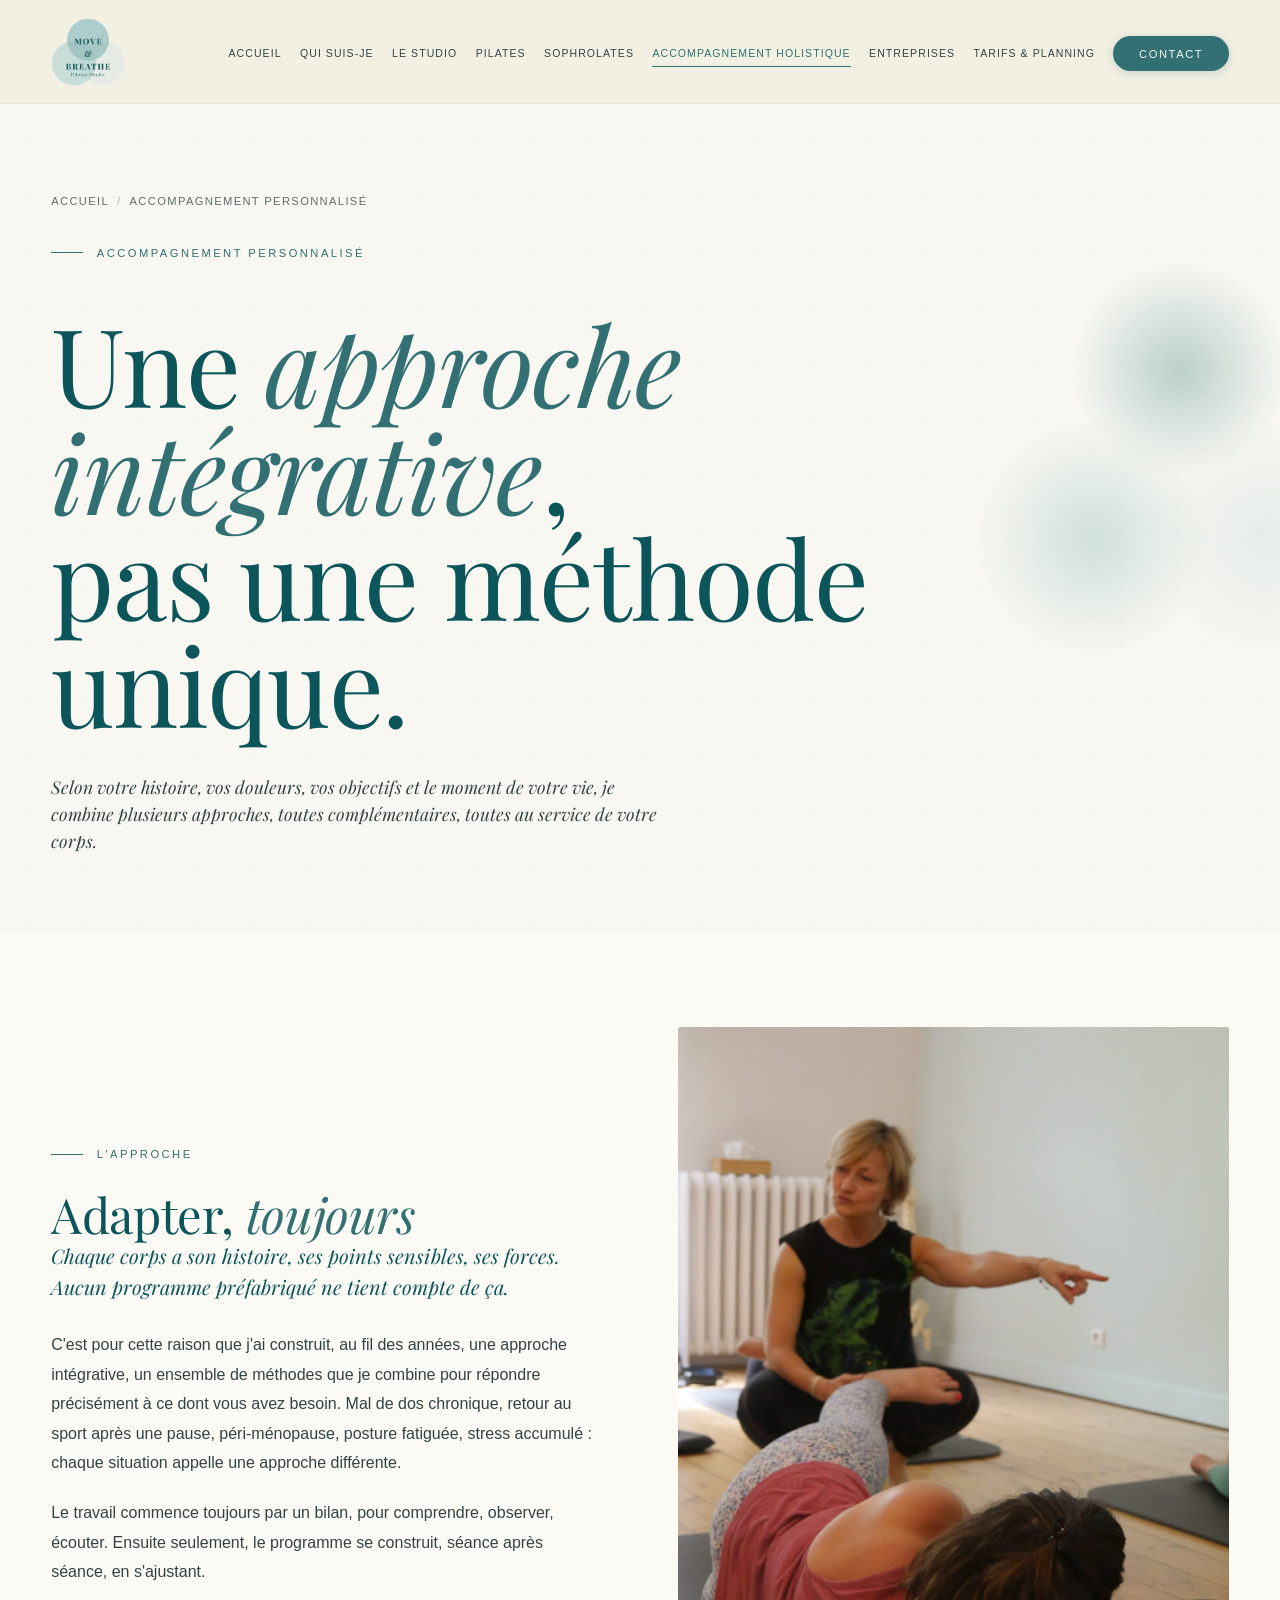
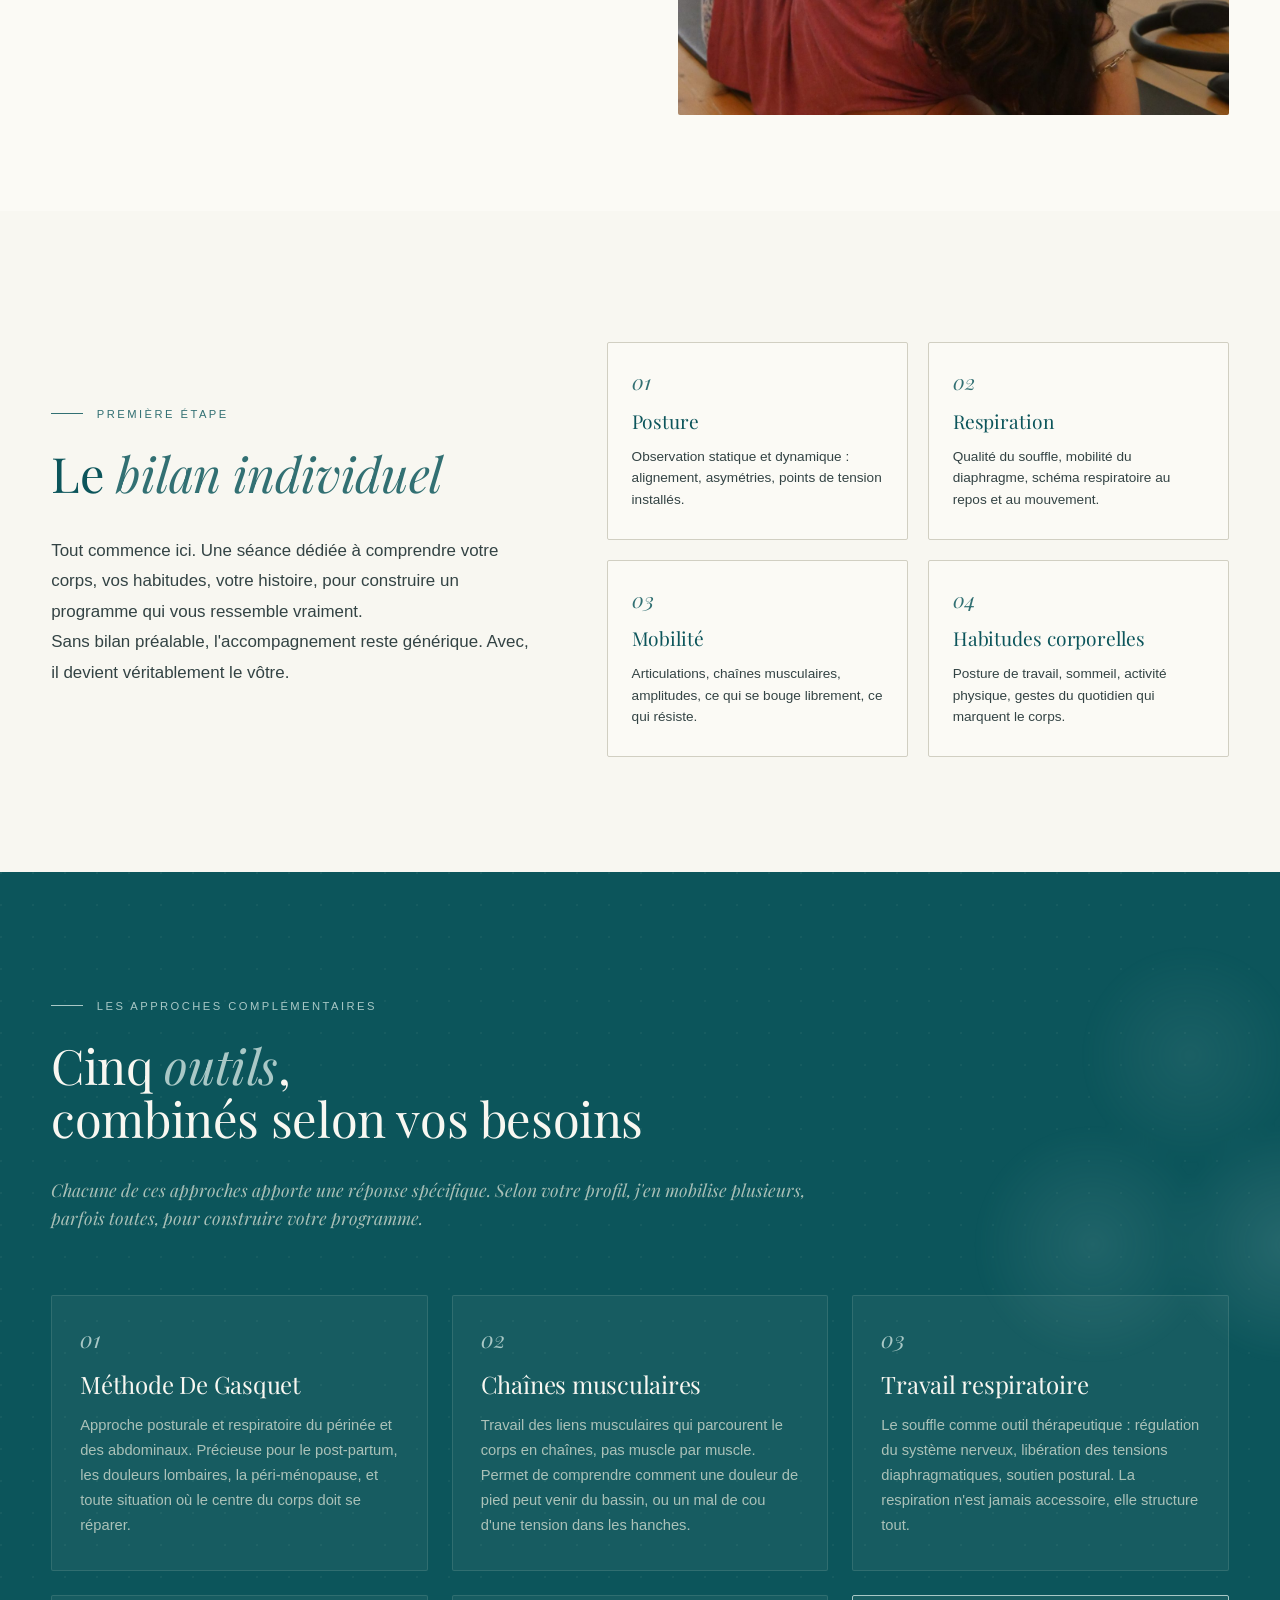
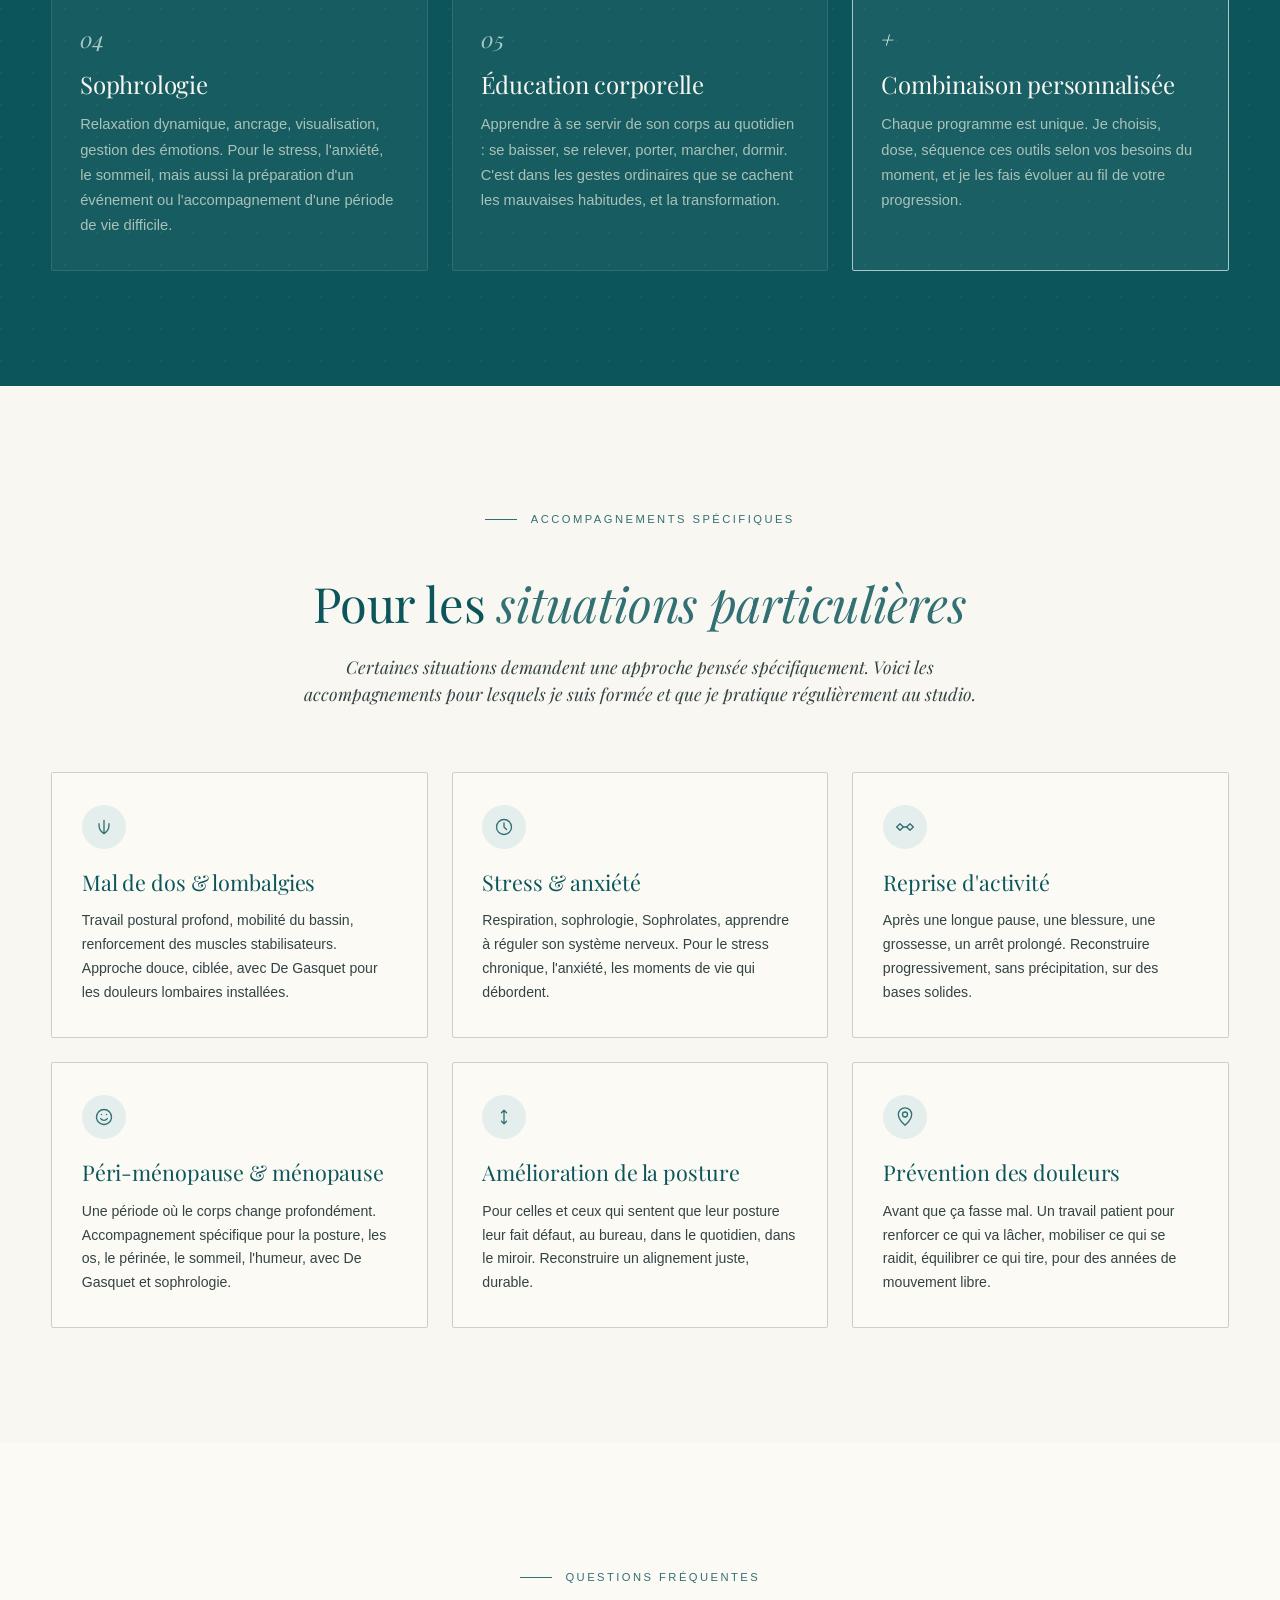
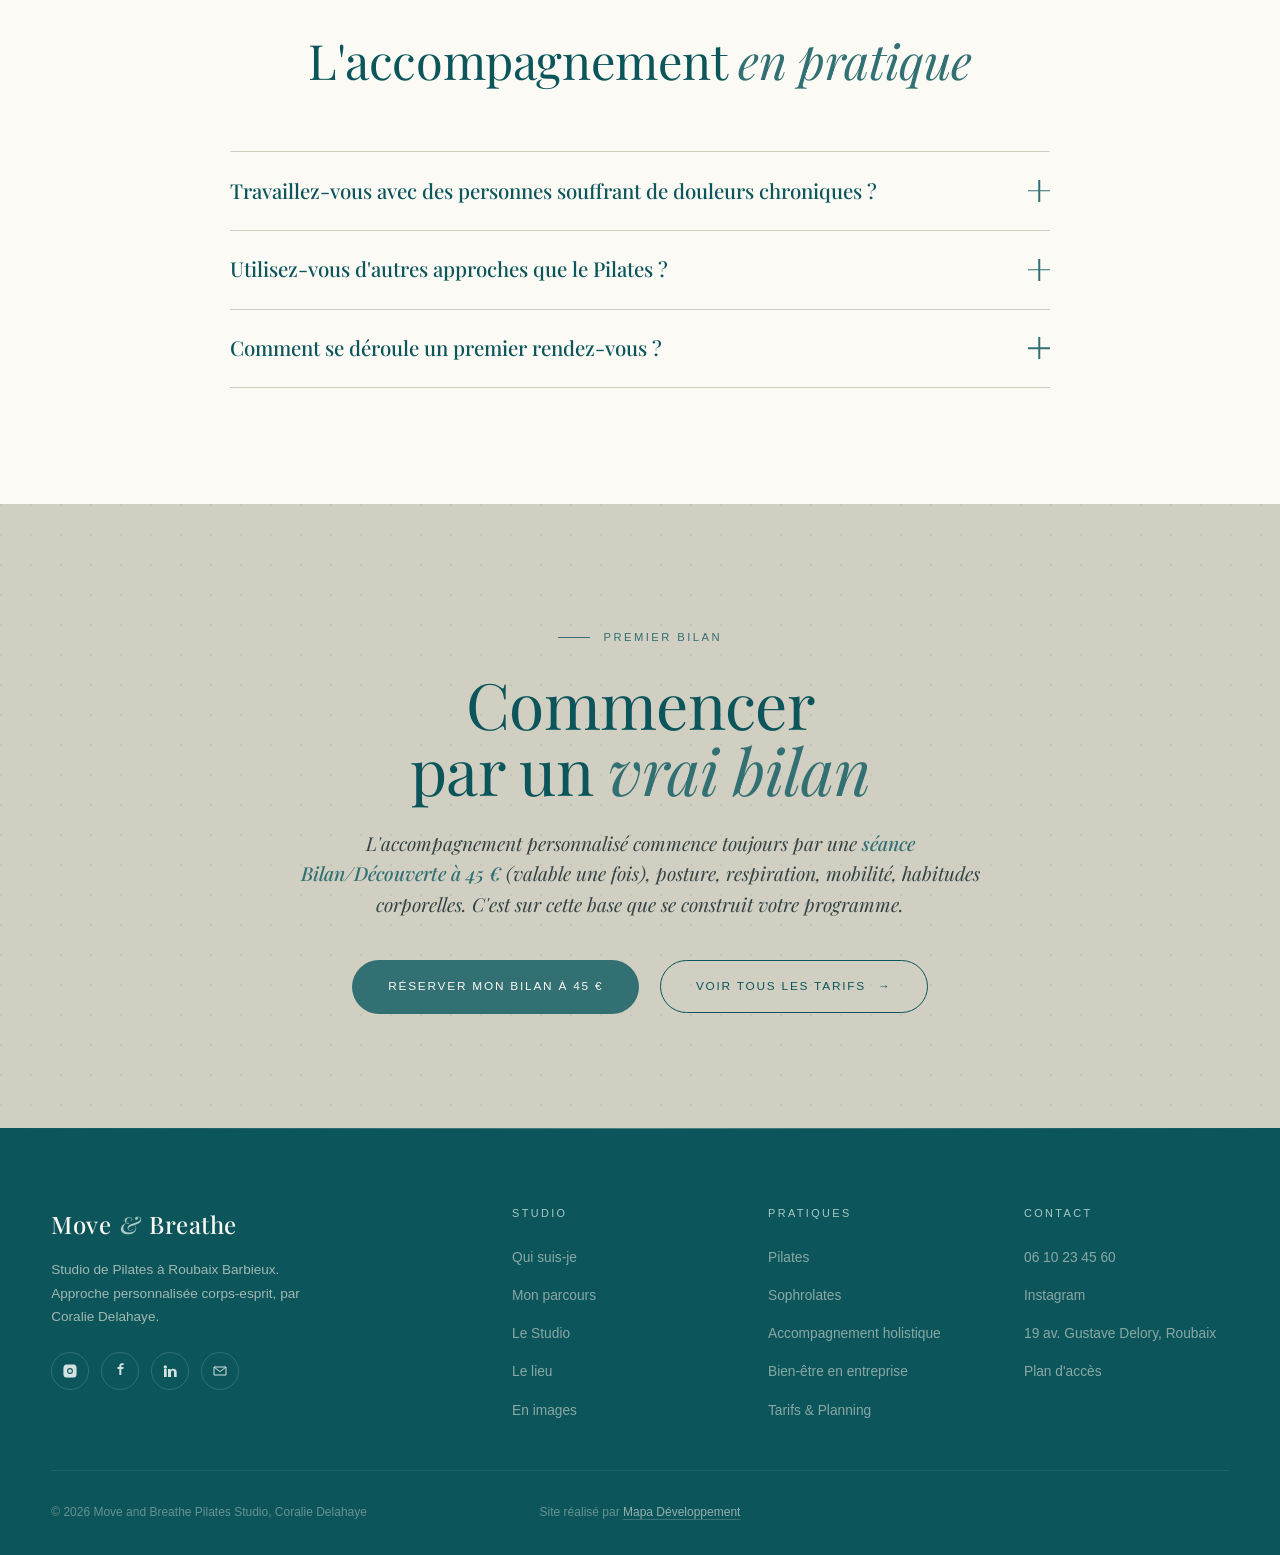
==== accompagnement.html @ cedbdd73 "FIX: resolution conflit qui-suis-je + photos a jour" ====
<!DOCTYPE html>
<html lang="fr">
<head>
<meta charset="UTF-8">
<meta name="viewport" content="width=device-width, initial-scale=1.0">
<title>Accompagnement personnalisé, Boîte à outils · Move and Breathe Pilates Studio</title>
<meta name="description" content="Accompagnement personnalisé au studio Move and Breathe à Roubaix Barbieux : bilan individuel, méthode De Gasquet, chaînes musculaires, sophrologie, éducation corporelle. Mal de dos, stress, péri-ménopause, posture, reprise d'activité.">
<meta name="keywords" content="accompagnement personnalisé pilates, méthode De Gasquet Lille, chaînes musculaires, sophrologie Roubaix, mal de dos, péri-ménopause">
<link rel="canonical" href="https://moveandbreathelille.fr/accompagnement.html">

<meta property="og:type" content="website">
<meta property="og:title" content="Accompagnement personnalisé, Move and Breathe">
<meta property="og:description" content="Une approche intégrative : De Gasquet, chaînes musculaires, sophrologie, respiration. Pour le mal de dos, le stress, la péri-ménopause, la posture.">
<meta property="og:url" content="https://moveandbreathelille.fr/accompagnement.html">

<link rel="preconnect" href="https://fonts.googleapis.com">
<link rel="preconnect" href="https://fonts.gstatic.com" crossorigin>
<link href="https://fonts.googleapis.com/css2?family=Playfair+Display:ital,wght@0,400;0,500;0,600;0,700;1,400;1,500;1,600&display=swap" rel="stylesheet">
<link rel="stylesheet" href="styles.css">

<style>
  /* ==== INTRO ==== */
  .intro-section {
    background: var(--cream-soft);
    padding: clamp(4rem, 8vw, 6rem) 0;
  }
  .intro-grid {
    display: grid;
    grid-template-columns: 1fr 1fr;
    gap: clamp(3rem, 6vw, 6rem);
    align-items: center;
  }
  .intro-lede {
    font-family: var(--serif);
    font-style: italic;
    font-size: clamp(1.25rem, 1.5vw, 1.45rem);
    line-height: 1.55;
    color: var(--teal-deep);
    margin-bottom: 1.75rem;
    font-weight: 400;
  }
  .intro-text {
    font-size: 1rem;
    line-height: 1.85;
    color: var(--ink-soft);
    margin-bottom: 1.25rem;
  }
  .intro-image {
    aspect-ratio: 4/5;
    border-radius: 2px;
    overflow: hidden;
    position: relative;
  }
  .intro-image .img-panel-placeholder {
    background: linear-gradient(160deg, var(--teal-deep), var(--teal-mid) 60%, var(--sage-deep));
  }

  /* ==== BILAN ==== */
  .bilan-section {
    background: var(--cream);
    position: relative;
  }
  .bilan-grid {
    display: grid;
    grid-template-columns: 1fr 1.3fr;
    gap: clamp(3rem, 6vw, 5rem);
    align-items: center;
  }
  .bilan-points {
    display: grid;
    grid-template-columns: 1fr 1fr;
    gap: 1.25rem;
    margin-top: 1rem;
  }
  .bilan-point {
    background: var(--cream-soft);
    border: 1px solid var(--beige);
    padding: 1.75rem 1.5rem;
    border-radius: 2px;
    transition: all 0.3s var(--ease);
  }
  .bilan-point:hover {
    border-color: var(--sage-deep);
    transform: translateY(-3px);
  }
  .bilan-point-num {
    font-family: var(--serif);
    font-style: italic;
    font-size: 1.3rem;
    color: var(--teal);
    margin-bottom: 0.85rem;
    display: block;
    line-height: 1;
  }
  .bilan-point h4 {
    font-family: var(--serif);
    font-size: 1.2rem;
    font-weight: 400;
    color: var(--teal-deep);
    margin-bottom: 0.5rem;
    letter-spacing: -0.005em;
  }
  .bilan-point p {
    font-size: 0.85rem;
    line-height: 1.6;
    color: var(--ink-soft);
  }

  /* ==== APPROACHES (5 outils) ==== */
  .approaches {
    background: var(--teal-deep);
    color: var(--cream);
    position: relative;
    overflow: hidden;
  }
  .approaches::before {
    content: '';
    position: absolute;
    inset: 0;
    background-image: radial-gradient(circle at 1px 1px, rgba(220, 227, 214, 0.05) 1px, transparent 0);
    background-size: 32px 32px;
  }
  .approaches-circles-bg {
    position: absolute;
    top: -80px; right: -180px;
    width: 540px; height: 540px;
    background:
      radial-gradient(circle at 50% 30%, var(--sage-deep) 0%, transparent 24%),
      radial-gradient(circle at 32% 65%, var(--sage) 0%, transparent 24%),
      radial-gradient(circle at 68% 65%, var(--sage-pale) 0%, transparent 24%);
    opacity: 0.13;
    pointer-events: none;
  }
  .approaches .container { position: relative; z-index: 1; }
  .approaches .eyebrow { color: var(--sage); }
  .approaches .eyebrow::before { background: var(--sage); }
  .approaches h2 { color: var(--cream); margin: 1.5rem 0 2rem; }
  .approaches h2 em { color: var(--sage); }
  .approaches .lede { color: rgba(220, 227, 214, 0.75); }

  .approaches-grid {
    display: grid;
    grid-template-columns: repeat(3, 1fr);
    gap: 1.5rem;
    margin-top: 4rem;
  }
  .approach-card {
    background: rgba(220, 227, 214, 0.05);
    border: 1px solid rgba(220, 227, 214, 0.12);
    border-radius: 2px;
    padding: 2rem 1.75rem;
    transition: all 0.4s var(--ease);
  }
  .approach-card:hover {
    background: rgba(220, 227, 214, 0.09);
    border-color: var(--sage);
    transform: translateY(-4px);
  }
  .approach-card .num {
    font-family: var(--serif);
    font-style: italic;
    font-size: 1.4rem;
    color: var(--sage);
    line-height: 1;
    margin-bottom: 1.25rem;
    display: block;
  }
  .approach-card h3 {
    font-family: var(--serif);
    font-size: 1.5rem;
    font-weight: 400;
    color: var(--cream);
    margin-bottom: 0.85rem;
    line-height: 1.2;
    letter-spacing: -0.01em;
  }
  .approach-card p {
    font-size: 0.92rem;
    line-height: 1.7;
    color: rgba(220, 227, 214, 0.75);
  }

  /* ==== SPECIFIC ACCOMPANIMENTS ==== */
  .specific {
    background: var(--cream);
  }
  .specific-grid {
    display: grid;
    grid-template-columns: repeat(3, 1fr);
    gap: 1.5rem;
    margin-top: 3.5rem;
  }
  .specific-card {
    background: var(--cream-soft);
    border: 1px solid var(--beige);
    border-radius: 2px;
    padding: 2rem 1.85rem;
    transition: all 0.4s var(--ease);
    position: relative;
    overflow: hidden;
  }
  .specific-card::before {
    content: '';
    position: absolute;
    top: 0; left: 0;
    width: 4px; height: 100%;
    background: var(--sage-deep);
    transform: scaleY(0);
    transform-origin: top;
    transition: transform 0.4s var(--ease);
  }
  .specific-card:hover {
    border-color: var(--sage-deep);
    transform: translateY(-4px);
    box-shadow: 0 24px 48px -24px rgba(30, 72, 71, 0.18);
  }
  .specific-card:hover::before { transform: scaleY(1); }
  .specific-card-icon {
    width: 44px; height: 44px;
    background: var(--teal-soft);
    border-radius: 50%;
    display: flex;
    align-items: center;
    justify-content: center;
    color: var(--teal);
    margin-bottom: 1.25rem;
  }
  .specific-card-icon svg { width: 20px; height: 20px; }
  .specific-card h3 {
    font-family: var(--serif);
    font-size: 1.35rem;
    font-weight: 400;
    color: var(--teal-deep);
    margin-bottom: 0.85rem;
    line-height: 1.25;
    letter-spacing: -0.005em;
  }
  .specific-card p {
    font-size: 0.88rem;
    line-height: 1.7;
    color: var(--ink-soft);
  }

  /* ==== CTA ==== */
  .accomp-cta {
    background: var(--beige);
    text-align: center;
    position: relative;
    overflow: hidden;
  }
  .accomp-cta::before {
    content: '';
    position: absolute;
    inset: 0;
    background-image: radial-gradient(circle at 1px 1px, rgba(30, 72, 71, 0.08) 1px, transparent 0);
    background-size: 30px 30px;
  }
  .accomp-cta .container { position: relative; z-index: 1; }
  .accomp-cta-inner { max-width: 680px; margin: 0 auto; }
  .accomp-cta h2 { margin: 1.5rem 0 1.5rem; }
  .accomp-cta-text {
    font-family: var(--serif);
    font-style: italic;
    font-size: 1.2rem;
    line-height: 1.6;
    color: var(--ink-soft);
    margin-bottom: 2.5rem;
  }
  .accomp-cta-actions {
    display: flex;
    gap: 1.25rem;
    justify-content: center;
    flex-wrap: wrap;
  }

  @media (max-width: 980px) {
    .intro-grid,
    .bilan-grid { grid-template-columns: 1fr; gap: 2.5rem; }
    .bilan-points { grid-template-columns: 1fr; }
    .approaches-grid { grid-template-columns: 1fr; }
    .specific-grid { grid-template-columns: 1fr; }
  }
</style>
</head>

<body>

<!-- NAV -->
<nav class="nav" aria-label="Navigation principale">
  <div class="nav-inner">
    <a href="index.html" class="logo-mark" aria-label="Move and Breathe Pilates Studio">
        <img src="assets/img/logo-officiel.png" alt="Move and Breathe Pilates Studio" class="logo-img">
      </a>
    <button class="nav-burger" aria-label="Ouvrir le menu" aria-expanded="false">
      <span></span><span></span><span></span>
    </button>
    <ul class="nav-links">
      <li><a href="index.html">Accueil</a></li>
      <li><a href="qui-suis-je.html">Qui suis-je</a></li>
      <li><a href="le-studio.html">Le Studio</a></li>
      <li><a href="pilates.html">Pilates</a></li>
      <li><a href="sophrolates.html">Sophrolates</a></li>
      <li><a href="accompagnement.html">Accompagnement holistique</a></li>
      <li><a href="entreprises.html">Entreprises</a></li>
      <li><a href="tarifs.html">Tarifs &amp; Planning</a></li>
      <li><a href="contact.html" class="nav-cta">Contact</a></li>
    </ul>
  </div>
</nav>

<!-- HEADER -->
<header class="page-header">
  <div class="container">
    <div class="page-header-inner reveal">
      <div class="breadcrumb">
        <a href="index.html">Accueil</a>
        <span class="breadcrumb-sep">/</span>
        <span>Accompagnement personnalisé</span>
      </div>
      <div class="eyebrow">Accompagnement personnalisé</div>
      <h1 class="h-mega mt-2">
        Une <em>approche intégrative</em>,<br>
        pas une méthode unique.
      </h1>
      <p class="lede mt-3">
        Selon votre histoire, vos douleurs, vos objectifs et le moment de votre vie, je combine plusieurs approches, toutes complémentaires, toutes au service de votre corps.
      </p>
    </div>
  </div>
</header>

<!-- INTRO -->
<section class="intro-section">
  <div class="container">
    <div class="intro-grid">
      <div class="reveal">
        <div class="eyebrow">L'approche</div>
        <h2 class="h-2 mt-2">Adapter, <em>toujours</em></h2>
        <p class="intro-lede">
          Chaque corps a son histoire, ses points sensibles, ses forces. Aucun programme préfabriqué ne tient compte de ça.
        </p>
        <p class="intro-text">
          C'est pour cette raison que j'ai construit, au fil des années, une approche intégrative, un ensemble de méthodes que je combine pour répondre précisément à ce dont vous avez besoin. Mal de dos chronique, retour au sport après une pause, péri-ménopause, posture fatiguée, stress accumulé : chaque situation appelle une approche différente.
        </p>
        <p class="intro-text">
          Le travail commence toujours par un bilan, pour comprendre, observer, écouter. Ensuite seulement, le programme se construit, séance après séance, en s'ajustant.
        </p>
      </div>
      <div class="intro-image reveal reveal-delay-2">
        <div class="img-panel">
          <img src="assets/img/accompagnement-bilan.jpg" alt="Séance d'accompagnement personnalisé et de bilan postural au studio Move and Breathe" loading="lazy">
        </div>
      </div>
    </div>
  </div>
</section>

<!-- BILAN -->
<section class="bilan-section" id="bilan">
  <div class="container">
    <div class="bilan-grid">
      <div class="reveal">
        <div class="eyebrow">Première étape</div>
        <h2 class="h-2 mt-2">Le <em>bilan individuel</em></h2>
        <p class="body-text mt-3">
          Tout commence ici. Une séance dédiée à comprendre votre corps, vos habitudes, votre histoire, pour construire un programme qui vous ressemble vraiment.
        </p>
        <p class="body-text">
          Sans bilan préalable, l'accompagnement reste générique. Avec, il devient véritablement le vôtre.
        </p>
      </div>
      <div class="reveal reveal-delay-2">
        <div class="bilan-points">
          <div class="bilan-point">
            <span class="bilan-point-num">01</span>
            <h4>Posture</h4>
            <p>Observation statique et dynamique : alignement, asymétries, points de tension installés.</p>
          </div>
          <div class="bilan-point">
            <span class="bilan-point-num">02</span>
            <h4>Respiration</h4>
            <p>Qualité du souffle, mobilité du diaphragme, schéma respiratoire au repos et au mouvement.</p>
          </div>
          <div class="bilan-point">
            <span class="bilan-point-num">03</span>
            <h4>Mobilité</h4>
            <p>Articulations, chaînes musculaires, amplitudes, ce qui se bouge librement, ce qui résiste.</p>
          </div>
          <div class="bilan-point">
            <span class="bilan-point-num">04</span>
            <h4>Habitudes corporelles</h4>
            <p>Posture de travail, sommeil, activité physique, gestes du quotidien qui marquent le corps.</p>
          </div>
        </div>
      </div>
    </div>
  </div>
</section>

<!-- APPROCHES COMPLÉMENTAIRES -->
<section class="approaches" id="approches">
  <div class="approaches-circles-bg" aria-hidden="true" data-parallax="0.18"></div>
  <div class="container">
    <div class="reveal" style="max-width: 760px;">
      <div class="eyebrow">Les approches complémentaires</div>
      <h2 class="h-2">Cinq <em>outils</em>,<br>combinés selon vos besoins</h2>
      <p class="lede">Chacune de ces approches apporte une réponse spécifique. Selon votre profil, j'en mobilise plusieurs, parfois toutes, pour construire votre programme.</p>
    </div>

    <div class="approaches-grid">
      <div class="approach-card reveal reveal-delay-1">
        <span class="num">01</span>
        <h3>Méthode De Gasquet</h3>
        <p>Approche posturale et respiratoire du périnée et des abdominaux. Précieuse pour le post-partum, les douleurs lombaires, la péri-ménopause, et toute situation où le centre du corps doit se réparer.</p>
      </div>
      <div class="approach-card reveal reveal-delay-2">
        <span class="num">02</span>
        <h3>Chaînes musculaires</h3>
        <p>Travail des liens musculaires qui parcourent le corps en chaînes, pas muscle par muscle. Permet de comprendre comment une douleur de pied peut venir du bassin, ou un mal de cou d'une tension dans les hanches.</p>
      </div>
      <div class="approach-card reveal reveal-delay-3">
        <span class="num">03</span>
        <h3>Travail respiratoire</h3>
        <p>Le souffle comme outil thérapeutique : régulation du système nerveux, libération des tensions diaphragmatiques, soutien postural. La respiration n'est jamais accessoire, elle structure tout.</p>
      </div>
      <div class="approach-card reveal reveal-delay-1">
        <span class="num">04</span>
        <h3>Sophrologie</h3>
        <p>Relaxation dynamique, ancrage, visualisation, gestion des émotions. Pour le stress, l'anxiété, le sommeil, mais aussi la préparation d'un événement ou l'accompagnement d'une période de vie difficile.</p>
      </div>
      <div class="approach-card reveal reveal-delay-2">
        <span class="num">05</span>
        <h3>Éducation corporelle</h3>
        <p>Apprendre à se servir de son corps au quotidien : se baisser, se relever, porter, marcher, dormir. C'est dans les gestes ordinaires que se cachent les mauvaises habitudes, et la transformation.</p>
      </div>
      <div class="approach-card reveal reveal-delay-3" style="background: rgba(191, 213, 207, 0.08); border-color: var(--sage); border-width: 1.5px;">
        <span class="num" style="color: var(--cream);">+</span>
        <h3>Combinaison personnalisée</h3>
        <p>Chaque programme est unique. Je choisis, dose, séquence ces outils selon vos besoins du moment, et je les fais évoluer au fil de votre progression.</p>
      </div>
    </div>
  </div>
</section>

<!-- SPECIFIC ACCOMPANIMENTS -->
<section class="specific" id="specifiques">
  <div class="container">
    <div class="section-head center reveal">
      <div class="eyebrow center">Accompagnements spécifiques</div>
      <h2 class="h-2 mt-2">Pour les <em>situations particulières</em></h2>
      <p class="lede mt-2">Certaines situations demandent une approche pensée spécifiquement. Voici les accompagnements pour lesquels je suis formée et que je pratique régulièrement au studio.</p>
    </div>

    <div class="specific-grid">
      <article class="specific-card reveal reveal-delay-1">
        <div class="specific-card-icon" aria-hidden="true">
          <svg viewBox="0 0 24 24" fill="none" stroke="currentColor" stroke-width="1.6" stroke-linecap="round" stroke-linejoin="round">
            <path d="M12 4v16M6 8c0 4 0 8 6 12M18 8c0 4 0 8-6 12"/>
          </svg>
        </div>
        <h3>Mal de dos &amp; lombalgies</h3>
        <p>Travail postural profond, mobilité du bassin, renforcement des muscles stabilisateurs. Approche douce, ciblée, avec De Gasquet pour les douleurs lombaires installées.</p>
      </article>

      <article class="specific-card reveal reveal-delay-2">
        <div class="specific-card-icon" aria-hidden="true">
          <svg viewBox="0 0 24 24" fill="none" stroke="currentColor" stroke-width="1.6" stroke-linecap="round" stroke-linejoin="round">
            <circle cx="12" cy="12" r="9"/>
            <path d="M12 7v5l3 3"/>
          </svg>
        </div>
        <h3>Stress &amp; anxiété</h3>
        <p>Respiration, sophrologie, Sophrolates, apprendre à réguler son système nerveux. Pour le stress chronique, l'anxiété, les moments de vie qui débordent.</p>
      </article>

      <article class="specific-card reveal reveal-delay-3">
        <div class="specific-card-icon" aria-hidden="true">
          <svg viewBox="0 0 24 24" fill="none" stroke="currentColor" stroke-width="1.6" stroke-linecap="round" stroke-linejoin="round">
            <path d="M2 12l4-4 4 4-4 4z"/>
            <path d="M14 12l4-4 4 4-4 4z"/>
            <path d="M10 12h4"/>
          </svg>
        </div>
        <h3>Reprise d'activité</h3>
        <p>Après une longue pause, une blessure, une grossesse, un arrêt prolongé. Reconstruire progressivement, sans précipitation, sur des bases solides.</p>
      </article>

      <article class="specific-card reveal reveal-delay-1">
        <div class="specific-card-icon" aria-hidden="true">
          <svg viewBox="0 0 24 24" fill="none" stroke="currentColor" stroke-width="1.6" stroke-linecap="round" stroke-linejoin="round">
            <circle cx="12" cy="12" r="9"/>
            <path d="M8 14s1.5 2 4 2 4-2 4-2"/>
            <line x1="9" y1="9" x2="9.01" y2="9"/>
            <line x1="15" y1="9" x2="15.01" y2="9"/>
          </svg>
        </div>
        <h3>Péri-ménopause &amp; ménopause</h3>
        <p>Une période où le corps change profondément. Accompagnement spécifique pour la posture, les os, le périnée, le sommeil, l'humeur, avec De Gasquet et sophrologie.</p>
      </article>

      <article class="specific-card reveal reveal-delay-2">
        <div class="specific-card-icon" aria-hidden="true">
          <svg viewBox="0 0 24 24" fill="none" stroke="currentColor" stroke-width="1.6" stroke-linecap="round" stroke-linejoin="round">
            <line x1="12" y1="4" x2="12" y2="20"/>
            <polyline points="9,7 12,4 15,7"/>
            <polyline points="9,17 12,20 15,17"/>
          </svg>
        </div>
        <h3>Amélioration de la posture</h3>
        <p>Pour celles et ceux qui sentent que leur posture leur fait défaut, au bureau, dans le quotidien, dans le miroir. Reconstruire un alignement juste, durable.</p>
      </article>

      <article class="specific-card reveal reveal-delay-3">
        <div class="specific-card-icon" aria-hidden="true">
          <svg viewBox="0 0 24 24" fill="none" stroke="currentColor" stroke-width="1.6" stroke-linecap="round" stroke-linejoin="round">
            <path d="M12 22s8-7 8-13a8 8 0 10-16 0c0 6 8 13 8 13z"/>
            <circle cx="12" cy="9" r="3"/>
          </svg>
        </div>
        <h3>Prévention des douleurs</h3>
        <p>Avant que ça fasse mal. Un travail patient pour renforcer ce qui va lâcher, mobiliser ce qui se raidit, équilibrer ce qui tire, pour des années de mouvement libre.</p>
      </article>
    </div>
  </div>
</section>

<!-- FAQ -->
<section class="faq-section soft">
  <div class="container">
    <div class="section-head center reveal">
      <div class="eyebrow center">Questions fréquentes</div>
      <h2 class="h-2 mt-2">L'accompagnement <em>en pratique</em></h2>
    </div>
    <div class="faq-list reveal">
      <div class="faq-item">
        <button class="faq-q">Travaillez-vous avec des personnes souffrant de douleurs chroniques ?<span class="faq-q-icon" aria-hidden="true"></span></button>
        <div class="faq-a"><div class="faq-a-inner">Chaque situation est étudiée individuellement afin d'adapter la pratique aux besoins et aux capacités de chacun.</div></div>
      </div>
      <div class="faq-item">
        <button class="faq-q">Utilisez-vous d'autres approches que le Pilates ?<span class="faq-q-icon" aria-hidden="true"></span></button>
        <div class="faq-a"><div class="faq-a-inner">Oui. Selon les besoins, j'intègre également des outils issus de la méthode De Gasquet, de la sophrologie et du travail des chaînes musculaires.</div></div>
      </div>
      <div class="faq-item">
        <button class="faq-q">Comment se déroule un premier rendez-vous ?<span class="faq-q-icon" aria-hidden="true"></span></button>
        <div class="faq-a"><div class="faq-a-inner">Tout commence par une séance Bilan/Découverte à 45 € : on observe la posture, la respiration, la mobilité et les habitudes corporelles, pour construire ensuite un programme qui vous ressemble vraiment.</div></div>
      </div>
    </div>
  </div>
</section>

<!-- CTA -->
<section class="accomp-cta">
  <div class="container">
    <div class="accomp-cta-inner reveal">
      <div class="eyebrow center">Premier bilan</div>
      <h2 class="h-1">Commencer<br>par un <em>vrai bilan</em></h2>
      <p class="accomp-cta-text">
        L'accompagnement personnalisé commence toujours par une <strong style="color: var(--teal); font-weight: 500;">séance Bilan/Découverte à 45 €</strong> (valable une fois), posture, respiration, mobilité, habitudes corporelles. C'est sur cette base que se construit votre programme.
      </p>
      <div class="accomp-cta-actions">
        <a href="contact.html" class="btn btn-primary btn-magnetic">Réserver mon bilan à 45 €</a>
        <a href="tarifs.html" class="btn btn-outline">
          Voir tous les tarifs
          <span class="arrow">→</span>
        </a>
      </div>
    </div>
  </div>
</section>

<!-- FOOTER -->
<footer>
  <div class="container">
    <div class="footer-grid">
      <div>
        <div class="footer-brand">Move <span>&amp;</span> Breathe</div>
        <p class="footer-tagline">Studio de Pilates à Roubaix Barbieux. Approche personnalisée corps-esprit, par Coralie Delahaye.</p>
        <div class="footer-social">
          <a href="https://www.instagram.com/moveandbreathelille" target="_blank" rel="noopener" aria-label="Instagram">
            <svg viewBox="0 0 24 24" fill="currentColor"><path d="M12 2.2c3.2 0 3.6 0 4.8.1 1.2.1 1.8.2 2.2.4.6.2 1 .5 1.5.9.5.5.7.9.9 1.5.2.4.4 1 .4 2.2.1 1.3.1 1.6.1 4.8s0 3.6-.1 4.8c-.1 1.2-.2 1.8-.4 2.2-.2.6-.5 1-.9 1.5-.5.5-.9.7-1.5.9-.4.2-1 .4-2.2.4-1.3.1-1.6.1-4.8.1s-3.6 0-4.8-.1c-1.2-.1-1.8-.2-2.2-.4-.6-.2-1-.5-1.5-.9-.5-.5-.7-.9-.9-1.5-.2-.4-.4-1-.4-2.2-.1-1.3-.1-1.6-.1-4.8s0-3.6.1-4.8c.1-1.2.2-1.8.4-2.2.2-.6.5-1 .9-1.5.5-.5.9-.7 1.5-.9.4-.2 1-.4 2.2-.4 1.3-.1 1.6-.1 4.8-.1zm0 5.4a4.4 4.4 0 100 8.8 4.4 4.4 0 000-8.8zm0 7.2a2.8 2.8 0 110-5.6 2.8 2.8 0 010 5.6zm5.6-7.4a1 1 0 11-2.1 0 1 1 0 012.1 0z"/></svg>
          </a>
          <a href="#" target="_blank" rel="noopener" aria-label="Facebook">
            <svg viewBox="0 0 24 24" fill="currentColor"><path d="M14 9h3l.4-3H14V4.6c0-.9.3-1.5 1.6-1.5H17.5V.4C17.1.3 16.1.2 15 .2 12.6.2 11 1.7 11 4.3V6H8.2v3H11v9h3V9z"/></svg>
          </a>
          <a href="#" target="_blank" rel="noopener" aria-label="LinkedIn">
            <svg viewBox="0 0 24 24" fill="currentColor"><path d="M4.98 3.5a2.5 2.5 0 11-.02 5 2.5 2.5 0 01.02-5zM3 9h4v12H3V9zm6 0h3.8v1.7h.05c.53-1 1.83-2.05 3.77-2.05C20.6 8.65 22 10.5 22 14v7h-4v-6.2c0-1.5-.03-3.4-2.07-3.4-2.08 0-2.4 1.6-2.4 3.3V21H9V9z"/></svg>
          </a>
          <a href="mailto:moveandbreathelille@gmail.com" aria-label="Email">
            <svg viewBox="0 0 24 24" fill="none" stroke="currentColor" stroke-width="1.5"><path d="M3 6h18v12H3z"/><path d="M3 6l9 7 9-7"/></svg>
          </a>
        </div>
      </div>
      <div>
        <div class="footer-col-title">Studio</div>
        <ul class="footer-links">
          <li><a href="qui-suis-je.html">Qui suis-je</a></li>
          <li><a href="qui-suis-je.html#parcours">Mon parcours</a></li>
          <li><a href="le-studio.html">Le Studio</a></li>
          <li><a href="le-studio.html#lieu">Le lieu</a></li>
          <li><a href="le-studio.html#galerie">En images</a></li>
        </ul>
      </div>
      <div>
        <div class="footer-col-title">Pratiques</div>
        <ul class="footer-links">
          <li><a href="pilates.html">Pilates</a></li>
          <li><a href="sophrolates.html">Sophrolates</a></li>
          <li><a href="accompagnement.html">Accompagnement holistique</a></li>
          <li><a href="entreprises.html">Bien-être en entreprise</a></li>
          <li><a href="tarifs.html">Tarifs &amp; Planning</a></li>
        </ul>
      </div>
      <div>
        <div class="footer-col-title">Contact</div>
        <ul class="footer-links">
          <li><a href="tel:0610234560">06 10 23 45 60</a></li>
          <li><a href="https://www.instagram.com/moveandbreathelille" target="_blank" rel="noopener">Instagram</a></li>
          <li><a href="contact.html">19 av. Gustave Delory, Roubaix</a></li>
          <li><a href="contact.html#access">Plan d'accès</a></li>
        </ul>
      </div>
    </div>
    <div class="footer-bottom">
      <span>© <span data-year>2026</span> Move and Breathe Pilates Studio, Coralie Delahaye</span>
      <span class="footer-credit">Site réalisé par <a href="https://mapa-developpement.fr" target="_blank" rel="noopener">Mapa Développement</a></span>
    </div>
  </div>
</footer>

<script src="script.js"></script>
</body>
</html>
---- styles.css ----
/* ============================================
   MOVE AND BREATHE PILATES STUDIO — Design System
   Palette inspirée du logo de Coralie Delahaye
   © 2026 Mapa Développement
   ============================================ */

* { margin: 0; padding: 0; box-sizing: border-box; }

:root {
  /* ===== Palette officielle — Charte graphique Move & Breathe ===== */
  /* Fonds clairs (Cyan clair fond #F8F7F1) */
  --cream: #F8F7F1;
  --cream-soft: #FBFAF5;
  --beige: #D1CFC2;        /* Jaune grisé pastel */
  --beige-deep: #B3B1A4;   /* Jaune grisé assombri */

  /* Cyans grisés pastel (#A9C8C6) — déclinaison claire → moyenne */
  --sage-pale: #D3E2E0;
  --sage: #A9C8C6;         /* Cyan grisé pastel (charte) */
  --sage-deep: #7FA8A6;

  /* Cyans profonds — accents principaux */
  --teal: #327073;         /* Cyan Pilates Reformer (charte) */
  --teal-deep: #0C555B;    /* Cyan foncé logo (charte) */
  --teal-mid: #418184;
  --teal-light: #C2D9D7;
  --teal-soft: #E4EEED;

  /* Ink / textes */
  --ink: #1A2526;
  --ink-soft: #334344;
  --ink-mute: #5E6F6E;
  --ink-faint: #AAB7B5;

  --white: #FFFFFF;
  --black: #07292B;

  /* Typography — Charte : Playfair Display (titres) + Segoe (textes) */
  --serif: 'Playfair Display', Georgia, 'Times New Roman', serif;
  --sans: 'Segoe UI', Segoe, Tahoma, Geneva, Verdana, -apple-system, BlinkMacSystemFont, sans-serif;

  /* Layout */
  --container: 1280px;
  --gutter: clamp(1.25rem, 4vw, 4rem);
  --section-y: clamp(4rem, 9vw, 8rem);

  /* Motion */
  --ease: cubic-bezier(0.22, 1, 0.36, 1);
  --ease-out: cubic-bezier(0.16, 1, 0.3, 1);
}

html {
  scroll-behavior: smooth;
  -webkit-text-size-adjust: 100%;
  font-feature-settings: "kern" 1, "liga" 1;
  overflow-x: hidden;
  max-width: 100%;
}

body {
  font-family: var(--sans);
  background: var(--cream);
  color: var(--ink);
  overflow-x: hidden;
  font-weight: 400;
  line-height: 1.65;
  font-size: 1.02rem;
  -webkit-font-smoothing: antialiased;
  -moz-osx-font-smoothing: grayscale;
}

img, svg { display: block; max-width: 100%; height: auto; }
a { color: inherit; text-decoration: none; }
button { font: inherit; cursor: pointer; border: none; background: none; color: inherit; }

::selection { background: var(--teal); color: var(--cream); }

/* ============================================
   TYPOGRAPHY
   ============================================ */

.h-mega {
  font-family: var(--serif);
  font-weight: 400;
  font-size: clamp(2.75rem, 8.5vw, 8rem);
  line-height: 0.98;
  letter-spacing: -0.012em;
  color: var(--teal-deep);
}
.h-mega em { font-style: italic; color: var(--teal); font-weight: 400; }

.h-1 {
  font-family: var(--serif);
  font-weight: 400;
  font-size: clamp(2.25rem, 5vw, 4.5rem);
  line-height: 1.04;
  letter-spacing: -0.01em;
  color: var(--teal-deep);
}
.h-1 em { font-style: italic; color: var(--teal); font-weight: 400; }

.h-2 {
  font-family: var(--serif);
  font-weight: 400;
  font-size: clamp(1.85rem, 3.8vw, 3.25rem);
  line-height: 1.08;
  letter-spacing: -0.008em;
  color: var(--teal-deep);
}
.h-2 em { font-style: italic; color: var(--teal); font-weight: 400; }

.h-3 {
  font-family: var(--serif);
  font-weight: 400;
  font-size: clamp(1.3rem, 2vw, 1.65rem);
  line-height: 1.25;
  color: var(--teal-deep);
}
.h-3 em { font-style: italic; color: var(--teal); }

.eyebrow {
  font-family: var(--sans);
  font-size: 0.7rem;
  font-weight: 400;
  letter-spacing: 0.22em;
  text-transform: uppercase;
  color: var(--teal);
  display: inline-flex;
  align-items: center;
  gap: 0.85rem;
}
.eyebrow::before {
  content: '';
  width: 2rem;
  height: 1px;
  background: var(--teal);
  display: inline-block;
}
.eyebrow.center { justify-content: center; }
.eyebrow.light { color: var(--cream); }
.eyebrow.light::before { background: var(--sage); }
.eyebrow.muted { color: var(--beige-deep); }
.eyebrow.muted::before { background: var(--beige-deep); }

.lede {
  font-family: var(--serif);
  font-style: italic;
  font-weight: 400;
  font-size: clamp(1.1rem, 1.35vw, 1.35rem);
  line-height: 1.55;
  color: var(--ink-soft);
}

.body-text {
  font-size: 1.06rem;
  line-height: 1.8;
  color: var(--ink-soft);
  font-weight: 400;
}

.caption {
  font-size: 0.72rem;
  letter-spacing: 0.18em;
  text-transform: uppercase;
  color: var(--ink-mute);
  font-weight: 400;
}

/* ============================================
   LAYOUT
   ============================================ */

.container {
  max-width: var(--container);
  margin: 0 auto;
  padding: 0 var(--gutter);
}

section { padding: var(--section-y) 0; }

.section-head {
  max-width: 680px;
  margin-bottom: clamp(3rem, 5vw, 5rem);
}
.section-head.center { margin-left: auto; margin-right: auto; text-align: center; }
.section-head .eyebrow { margin-bottom: 1.5rem; }
.section-head .lede { margin-top: 1.5rem; }

/* ============================================
   LOGO MARK (3 cercles + text)
   ============================================ */

.logo-mark {
  display: inline-flex;
  align-items: center;
  gap: 0.75rem;
  text-decoration: none;
  color: inherit;
}
.logo-img {
  height: 68px;
  width: auto;
  display: block;
  flex-shrink: 0;
  transition: opacity 0.3s var(--ease);
}
.logo-mark:hover .logo-img { opacity: 0.82; }
.logo-img-footer {
  height: 92px;
  margin-bottom: 0.5rem;
}
.logo-mark-svg {
  width: 46px;
  height: 46px;
  flex-shrink: 0;
}
.logo-mark-text {
  display: flex;
  flex-direction: column;
  line-height: 1;
}
.logo-mark-title {
  font-family: var(--serif);
  font-size: 1.05rem;
  font-weight: 500;
  color: var(--teal-deep);
  letter-spacing: 0.04em;
  white-space: nowrap;
}
.logo-mark-title em {
  font-style: italic;
  font-weight: 400;
  color: var(--teal-mid);
  margin: 0 0.15em;
}
.logo-mark-sub {
  font-family: var(--serif);
  font-style: italic;
  font-size: 0.7rem;
  color: var(--teal-mid);
  margin-top: 0.25rem;
  letter-spacing: 0.04em;
  font-weight: 400;
}

/* ============================================
   NAV
   ============================================ */

.nav {
  position: fixed;
  top: 0; left: 0; right: 0;
  z-index: 100;
  padding: 1.1rem var(--gutter);
  background: rgba(241, 237, 224, 0.82);
  backdrop-filter: blur(16px) saturate(1.2);
  -webkit-backdrop-filter: blur(16px) saturate(1.2);
  border-bottom: 1px solid rgba(181, 176, 156, 0.18);
  transition: padding 0.4s var(--ease), background 0.4s var(--ease);
}
.nav.scrolled {
  padding: 0.7rem var(--gutter);
  background: rgba(241, 237, 224, 0.95);
}

.nav-inner {
  max-width: var(--container);
  margin: 0 auto;
  display: flex;
  align-items: center;
  justify-content: space-between;
  gap: 1.5rem;
}

.nav-links {
  display: flex;
  gap: 1.15rem;
  list-style: none;
  align-items: center;
}
.nav-links a {
  font-size: 0.66rem;
  letter-spacing: 0.1em;
  text-transform: uppercase;
  color: var(--ink-soft);
  position: relative;
  padding: 0.5rem 0;
  font-weight: 400;
  transition: color 0.3s;
  white-space: nowrap;
}
.nav-links a::after {
  content: '';
  position: absolute;
  bottom: 0; left: 0;
  width: 0; height: 1px;
  background: var(--teal);
  transition: width 0.3s var(--ease);
}
.nav-links a:hover,
.nav-links a.active { color: var(--teal); }
.nav-links a:hover::after,
.nav-links a.active::after { width: 100%; }

.nav-cta {
  background: var(--teal);
  color: var(--cream) !important;
  padding: 0.72rem 1.6rem !important;
  border-radius: 999px;
  font-size: 0.7rem !important;
  letter-spacing: 0.14em !important;
  font-weight: 500 !important;
  position: relative;
  overflow: hidden;
  z-index: 1;
  box-shadow: 0 2px 10px rgba(12, 85, 91, 0.18);
  transition: color 0.4s var(--ease), box-shadow 0.4s var(--ease), transform 0.3s var(--ease) !important;
}
.nav-cta::before {
  content: '';
  position: absolute;
  inset: 0;
  background: var(--teal-deep);
  transform: scaleX(0);
  transform-origin: right center;
  transition: transform 0.45s var(--ease);
  z-index: -1;
  border-radius: 999px;
}
.nav-cta::after { display: none !important; }
.nav-cta:hover {
  color: var(--cream) !important;
  transform: translateY(-2px);
  box-shadow: 0 10px 24px rgba(12, 85, 91, 0.3);
}
.nav-cta:hover::before {
  transform: scaleX(1);
  transform-origin: left center;
}
.nav-cta:active { transform: translateY(0); }

.nav-burger {
  display: none;
  width: 40px; height: 40px;
  position: relative;
  z-index: 110;
}
.nav-burger span {
  position: absolute;
  left: 8px; right: 8px;
  height: 1px;
  background: var(--teal-deep);
  transition: all 0.3s var(--ease);
}
.nav-burger span:nth-child(1) { top: 14px; }
.nav-burger span:nth-child(2) { top: 20px; }
.nav-burger span:nth-child(3) { top: 26px; }
.nav-burger.open span:nth-child(1) { top: 20px; transform: rotate(45deg); }
.nav-burger.open span:nth-child(2) { opacity: 0; }
.nav-burger.open span:nth-child(3) { top: 20px; transform: rotate(-45deg); }

/* ============================================
   BUTTONS
   ============================================ */

.btn {
  display: inline-flex;
  align-items: center;
  gap: 0.75rem;
  padding: 1rem 2.2rem;
  font-family: var(--sans);
  font-size: 0.74rem;
  font-weight: 400;
  letter-spacing: 0.15em;
  text-transform: uppercase;
  border-radius: 999px;
  transition: all 0.35s var(--ease);
  white-space: nowrap;
  border: 1px solid transparent;
  cursor: pointer;
}

.btn-primary {
  background: var(--teal);
  color: var(--cream);
}
.btn-primary:hover {
  background: var(--teal-deep);
  transform: translateY(-2px);
  box-shadow: 0 12px 28px rgba(30, 72, 71, 0.22);
}

.btn-outline {
  background: transparent;
  border-color: var(--teal-deep);
  color: var(--teal-deep);
}
.btn-outline:hover {
  background: var(--teal-deep);
  color: var(--cream);
}

.btn-ghost {
  background: transparent;
  color: var(--ink-soft);
  padding: 0.6rem 0;
  border-radius: 0;
  border-bottom: 1px solid var(--beige-deep);
}
.btn-ghost:hover { color: var(--teal); border-color: var(--teal); }
.btn-ghost .arrow { transition: transform 0.3s var(--ease); }
.btn-ghost:hover .arrow { transform: translateX(6px); }

.btn-light {
  background: var(--cream);
  color: var(--teal-deep);
}
.btn-light:hover {
  background: var(--white);
  transform: translateY(-2px);
  box-shadow: 0 12px 28px rgba(0,0,0,0.18);
}

/* ============================================
   PAGE HEADER
   ============================================ */

.page-header {
  padding: clamp(8rem, 16vw, 12rem) 0 clamp(3rem, 6vw, 5rem);
  background: var(--cream);
  position: relative;
  overflow: hidden;
}
.page-header::before {
  content: '';
  position: absolute;
  inset: 0;
  background-image: radial-gradient(circle at 1px 1px, rgba(58, 110, 108, 0.10) 1px, transparent 0);
  background-size: 28px 28px;
  opacity: 0.5;
  pointer-events: none;
}
/* Logo circles backdrop on page headers */
.page-header::after {
  content: '';
  position: absolute;
  top: 50%; right: -140px;
  transform: translateY(-50%);
  width: 480px; height: 480px;
  background:
    radial-gradient(circle at 50% 30%, var(--sage-deep) 0%, transparent 26%),
    radial-gradient(circle at 32% 65%, var(--sage) 0%, transparent 26%),
    radial-gradient(circle at 68% 65%, var(--sage-pale) 0%, transparent 26%);
  opacity: 0.5;
  pointer-events: none;
  filter: blur(1px);
}
.page-header .container { position: relative; z-index: 1; }
.page-header-inner { max-width: 880px; }
.page-header .eyebrow { margin-bottom: 1.5rem; }
.page-header h1 { margin-bottom: 1.25rem; }
.page-header .lede { max-width: 620px; }

.breadcrumb {
  display: flex;
  gap: 0.5rem;
  align-items: center;
  font-size: 0.7rem;
  letter-spacing: 0.12em;
  text-transform: uppercase;
  color: var(--ink-mute);
  margin-bottom: 1.5rem;
}
.breadcrumb a { color: var(--ink-mute); transition: color 0.3s; }
.breadcrumb a:hover { color: var(--teal); }
.breadcrumb-sep { color: var(--beige-deep); }

/* ============================================
   THREE CIRCLES MOTIF (echoing the logo)
   ============================================ */

.circles-motif {
  position: relative;
  width: 100%;
  aspect-ratio: 1;
  max-width: 480px;
  margin: 0 auto;
}
.circles-motif .circle {
  position: absolute;
  width: 62%;
  aspect-ratio: 1;
  border-radius: 50%;
  mix-blend-mode: multiply;
}
.circles-motif .circle-1 { top: 0; left: 19%; background: var(--sage-deep); opacity: 0.85; }
.circles-motif .circle-2 { bottom: 0; left: 0; background: var(--sage); opacity: 0.85; }
.circles-motif .circle-3 { bottom: 0; right: 0; background: var(--sage-pale); opacity: 0.95; }

/* ============================================
   MARQUEE
   ============================================ */

.marquee {
  background: var(--teal-deep);
  padding: 1.1rem 0;
  overflow: hidden;
  display: flex;
  position: relative;
}
.marquee::before, .marquee::after {
  content: '';
  position: absolute;
  top: 0; bottom: 0;
  width: 80px;
  z-index: 2;
  pointer-events: none;
}
.marquee::before { left: 0; background: linear-gradient(90deg, var(--teal-deep), transparent); }
.marquee::after { right: 0; background: linear-gradient(-90deg, var(--teal-deep), transparent); }
.marquee-track {
  display: flex;
  gap: 3.5rem;
  animation: marquee 32s linear infinite;
  white-space: nowrap;
}
.marquee-item {
  font-family: var(--serif);
  font-style: italic;
  font-size: 1.05rem;
  letter-spacing: 0.03em;
  color: rgba(241, 237, 224, 0.88);
  display: flex;
  align-items: center;
  gap: 3.5rem;
}
.marquee-dot {
  width: 6px; height: 6px;
  border-radius: 50%;
  background: var(--sage);
  display: inline-block;
}
@keyframes marquee {
  from { transform: translateX(0); }
  to { transform: translateX(-50%); }
}

/* ============================================
   IMAGE PANELS
   ============================================ */

.img-panel {
  position: relative;
  overflow: hidden;
  background: var(--sage);
  border-radius: 2px;
}
.img-panel img {
  width: 100%;
  height: 100%;
  object-fit: cover;
  display: block;
}
.img-panel-placeholder {
  position: absolute;
  inset: 0;
  background: linear-gradient(160deg, var(--teal-deep) 0%, var(--teal) 50%, var(--teal-mid) 100%);
  display: flex;
  align-items: center;
  justify-content: center;
}
.img-panel-placeholder::after {
  content: '';
  position: absolute;
  inset: 0;
  background-image:
    radial-gradient(circle at 25% 30%, rgba(220, 227, 214, 0.16) 0%, transparent 50%),
    radial-gradient(circle at 75% 75%, rgba(0,0,0,0.18) 0%, transparent 60%);
}
.img-panel-label {
  position: absolute;
  top: 1.5rem; left: 1.5rem;
  z-index: 2;
  font-size: 0.65rem;
  letter-spacing: 0.18em;
  text-transform: uppercase;
  color: rgba(241, 237, 224, 0.6);
  background: rgba(18, 46, 45, 0.4);
  padding: 0.35rem 0.75rem;
  border-radius: 999px;
  backdrop-filter: blur(8px);
}

.silhouette-yoga,
.silhouette-pilates,
.silhouette-meditation {
  position: absolute;
  inset: 0;
  display: flex;
  align-items: center;
  justify-content: center;
  z-index: 1;
}
.silhouette-yoga svg,
.silhouette-pilates svg,
.silhouette-meditation svg {
  width: 60%;
  height: auto;
  opacity: 0.3;
}

/* ============================================
   FOOTER
   ============================================ */

footer {
  background: var(--teal-deep);
  color: var(--sage-pale);
  padding: clamp(3.5rem, 6vw, 5rem) 0 2rem;
  position: relative;
  overflow: hidden;
}
footer::before {
  content: '';
  position: absolute;
  top: 0; left: 0; right: 0;
  height: 1px;
  background: linear-gradient(90deg, transparent, var(--sage), transparent);
  opacity: 0.4;
}

.footer-grid {
  display: grid;
  grid-template-columns: 2fr 1fr 1fr 1fr;
  gap: clamp(2rem, 4vw, 4rem);
  margin-bottom: 3rem;
}
.footer-brand {
  font-family: var(--serif);
  font-size: 1.5rem;
  font-weight: 500;
  color: var(--cream);
  letter-spacing: 0.02em;
}
.footer-brand span {
  font-style: italic;
  color: var(--sage);
  margin: 0 0.1em;
}
.footer-tagline {
  font-size: 0.85rem;
  line-height: 1.7;
  color: rgba(241, 237, 224, 0.65);
  max-width: 280px;
  margin-top: 0.85rem;
  margin-bottom: 1.5rem;
}
.footer-social {
  display: flex;
  gap: 0.75rem;
}
.footer-social a {
  width: 38px; height: 38px;
  border: 1px solid rgba(191, 213, 207, 0.2);
  border-radius: 50%;
  display: inline-flex;
  align-items: center;
  justify-content: center;
  color: var(--sage-pale);
  transition: all 0.3s var(--ease);
}
.footer-social a:hover {
  background: var(--sage);
  border-color: var(--sage);
  color: var(--teal-deep);
  transform: translateY(-2px);
}
.footer-social svg { width: 16px; height: 16px; }

.footer-col-title {
  font-size: 0.68rem;
  letter-spacing: 0.22em;
  text-transform: uppercase;
  color: var(--sage);
  margin-bottom: 1.25rem;
  font-weight: 400;
}
.footer-links {
  list-style: none;
  display: flex;
  flex-direction: column;
  gap: 0.7rem;
}
.footer-links a {
  font-size: 0.86rem;
  color: rgba(241, 237, 224, 0.55);
  transition: color 0.3s;
}
.footer-links a:hover { color: var(--sage); }

.footer-bottom {
  border-top: 1px solid rgba(241, 237, 224, 0.08);
  padding-top: 2rem;
  position: relative;
  display: flex;
  justify-content: flex-start;
  align-items: center;
  text-align: left;
  font-size: 0.75rem;
  color: rgba(241, 237, 224, 0.4);
  gap: 1rem;
  flex-wrap: wrap;
}
.footer-bottom a:hover { color: var(--sage); }
.footer-credit {
  position: absolute;
  left: 50%;
  transform: translateX(-50%);
  text-align: center;
  font-size: 0.75rem;
  color: rgba(241, 237, 224, 0.4);
}
.footer-credit a {
  color: rgba(241, 237, 224, 0.6);
  text-decoration: none;
  border-bottom: 1px solid rgba(241, 237, 224, 0.2);
  transition: color 0.3s var(--ease), border-color 0.3s var(--ease);
}
.footer-credit a:hover { color: var(--sage); border-color: var(--sage); }

footer .logo-mark-title { color: var(--cream); }
footer .logo-mark-title em { color: var(--sage); }
footer .logo-mark-sub { color: var(--sage); }

/* ============================================
   CARDS
   ============================================ */

.card {
  background: var(--cream-soft);
  border: 1px solid var(--beige);
  border-radius: 4px;
  padding: clamp(1.5rem, 2.5vw, 2.5rem);
  transition: all 0.4s var(--ease);
  position: relative;
  overflow: hidden;
}
.card:hover {
  border-color: var(--sage-deep);
  transform: translateY(-4px);
  box-shadow: 0 20px 40px -20px rgba(30, 72, 71, 0.18);
}

/* ============================================
   ANIMATIONS — reveal on scroll
   ============================================ */

.reveal {
  opacity: 0;
  transform: translateY(28px);
  transition: opacity 0.9s var(--ease-out), transform 0.9s var(--ease-out);
}
.reveal.visible {
  opacity: 1;
  transform: translateY(0);
}
.reveal-delay-1 { transition-delay: 0.08s; }
.reveal-delay-2 { transition-delay: 0.16s; }
.reveal-delay-3 { transition-delay: 0.24s; }
.reveal-delay-4 { transition-delay: 0.32s; }
.reveal-delay-5 { transition-delay: 0.40s; }

@media (prefers-reduced-motion: reduce) {
  .reveal { opacity: 1; transform: none; transition: none; }
  * { animation: none !important; transition: none !important; }
}

/* ============================================
   ANIMATIONS — Premium motion
   ============================================ */

/* ---- Reveal with blur fade (upgrade of basic reveal) ---- */
.reveal-blur {
  opacity: 0;
  filter: blur(10px);
  transform: translateY(36px);
  transition: opacity 1.1s var(--ease-out), filter 1.1s var(--ease-out), transform 1.1s var(--ease-out);
}
.reveal-blur.visible {
  opacity: 1;
  filter: blur(0);
  transform: translateY(0);
}

/* ---- Logo breathing (hero) ---- */
@keyframes breathe-1 {
  0%, 100% { transform: scale(1); opacity: 0.85; }
  50% { transform: scale(1.06); opacity: 0.95; }
}
@keyframes breathe-2 {
  0%, 100% { transform: scale(1); opacity: 0.85; }
  50% { transform: scale(1.04); opacity: 0.95; }
}
@keyframes breathe-3 {
  0%, 100% { transform: scale(1); opacity: 0.95; }
  50% { transform: scale(1.05); opacity: 1; }
}
.hero-logo-c1 {
  animation: breathe-1 7s ease-in-out infinite;
  transform-origin: center;
}
.hero-logo-c2 {
  animation: breathe-2 7s ease-in-out infinite 1.5s;
  transform-origin: center;
}
.hero-logo-c3 {
  animation: breathe-3 7s ease-in-out infinite 3s;
  transform-origin: center;
}

/* Nav logo: subtle breathing */
@keyframes breathe-soft {
  0%, 100% { transform: scale(1); }
  50% { transform: scale(1.04); }
}
.logo-mark-svg circle {
  animation: breathe-soft 6s ease-in-out infinite;
  transform-origin: center;
}
.logo-mark-svg circle:nth-child(2) { animation-delay: 1.2s; }
.logo-mark-svg circle:nth-child(3) { animation-delay: 2.4s; }

/* ---- Split word reveal ---- */
.split-text { display: inline; }
.split-text .word {
  display: inline-block;
  opacity: 0;
  transform: translateY(28px);
  filter: blur(6px);
  transition: opacity 0.85s var(--ease-out), transform 0.85s var(--ease-out), filter 0.85s var(--ease-out);
  will-change: transform, opacity, filter;
}
.split-text.lit .word {
  opacity: 1;
  transform: translateY(0);
  filter: blur(0);
}

/* ---- Scroll-driven text reveal (manifesto-style) ---- */
.scroll-reveal-text {
  position: relative;
}
.scroll-reveal-text .word {
  display: inline-block;
  margin-right: 0.22em;
  color: rgba(58, 110, 108, 0.18);
  transition: color 0.6s var(--ease-out);
  will-change: color;
}
.scroll-reveal-text .word.lit {
  color: var(--ink-soft);
}
.scroll-reveal-text.serif .word.lit {
  color: var(--teal-deep);
}
.scroll-reveal-text em {
  font-style: italic;
}
.scroll-reveal-text em .word.lit { color: var(--teal); }

/* ---- Magnetic interaction ---- */
.btn-magnetic,
[data-magnetic] {
  transition: transform 0.5s cubic-bezier(0.34, 1.56, 0.64, 1);
  will-change: transform;
}

/* ---- Custom cursor ---- */
.custom-cursor-dot {
  position: fixed;
  top: 0; left: 0;
  width: 6px; height: 6px;
  background: var(--teal);
  border-radius: 50%;
  pointer-events: none;
  z-index: 9999;
  transform: translate(-50%, -50%);
  opacity: 0;
  transition: opacity 0.3s, width 0.3s, height 0.3s, background 0.3s;
  mix-blend-mode: multiply;
}
.custom-cursor-ring {
  position: fixed;
  top: 0; left: 0;
  width: 36px; height: 36px;
  border: 1px solid var(--teal);
  border-radius: 50%;
  pointer-events: none;
  z-index: 9999;
  transform: translate(-50%, -50%);
  opacity: 0;
  transition: opacity 0.3s, width 0.4s var(--ease), height 0.4s var(--ease), border-color 0.3s, background 0.3s;
  mix-blend-mode: multiply;
}
.custom-cursor-dot.visible,
.custom-cursor-ring.visible { opacity: 1; }
.custom-cursor-ring.hovering {
  width: 64px; height: 64px;
  background: rgba(30, 72, 71, 0.06);
  border-color: var(--teal);
}
.custom-cursor-ring.text-hovering {
  width: 4px; height: 26px;
  border-radius: 2px;
  background: var(--teal);
  border: none;
}
.custom-cursor-dot.text-hovering { opacity: 0; }

/* Hide custom cursor on touch devices */
@media (hover: none), (pointer: coarse) {
  .custom-cursor-dot, .custom-cursor-ring { display: none !important; }
}

/* ---- Stats counter ---- */
.counter-num {
  display: inline-block;
  font-variant-numeric: tabular-nums;
}

/* ---- Parallax helper ---- */
[data-parallax] {
  will-change: transform;
}

/* ---- Image card hover (practice cards) ---- */
.practice-card .practice-visual {
  overflow: hidden;
}
.practice-card .practice-circles {
  transition: transform 1.2s var(--ease-out);
}
.practice-card:hover .practice-circles {
  transform: scale(1.08) rotate(3deg);
}

/* ---- Marquee on hover : slow down ---- */
.marquee:hover .marquee-track {
  animation-play-state: paused;
}

/* ---- Nav scroll progress ---- */
.scroll-progress {
  position: fixed;
  top: 0; left: 0;
  height: 2px;
  background: linear-gradient(90deg, var(--teal), var(--sage-deep));
  z-index: 101;
  transform-origin: left;
  transform: scaleX(0);
  transition: transform 0.1s linear;
  pointer-events: none;
}

/* ---- Smooth hover on links ---- */
.hover-shift {
  display: inline-flex;
  align-items: center;
  gap: 0.6rem;
  transition: gap 0.4s var(--ease);
}
.hover-shift:hover { gap: 1rem; }

/* ---- Underline expand on links ---- */
.link-underline {
  position: relative;
  display: inline-block;
}
.link-underline::after {
  content: '';
  position: absolute;
  left: 0; bottom: -3px;
  width: 100%; height: 1px;
  background: currentColor;
  transform: scaleX(0);
  transform-origin: right;
  transition: transform 0.5s var(--ease);
}
.link-underline:hover::after {
  transform: scaleX(1);
  transform-origin: left;
}

/* ---- Gentle float for decorative elements ---- */
@keyframes float-gentle {
  0%, 100% { transform: translateY(0); }
  50% { transform: translateY(-12px); }
}
.float-gentle { animation: float-gentle 6s ease-in-out infinite; }

/* ---- Stagger fade-in for grids ---- */
.stagger-fade > * {
  opacity: 0;
  transform: translateY(20px);
  transition: opacity 0.7s var(--ease-out), transform 0.7s var(--ease-out);
}
.stagger-fade.visible > *:nth-child(1) { transition-delay: 0.05s; opacity: 1; transform: translateY(0); }
.stagger-fade.visible > *:nth-child(2) { transition-delay: 0.12s; opacity: 1; transform: translateY(0); }
.stagger-fade.visible > *:nth-child(3) { transition-delay: 0.19s; opacity: 1; transform: translateY(0); }
.stagger-fade.visible > *:nth-child(4) { transition-delay: 0.26s; opacity: 1; transform: translateY(0); }
.stagger-fade.visible > *:nth-child(5) { transition-delay: 0.33s; opacity: 1; transform: translateY(0); }
.stagger-fade.visible > *:nth-child(6) { transition-delay: 0.40s; opacity: 1; transform: translateY(0); }
.stagger-fade.visible > *:nth-child(n+7) { transition-delay: 0.47s; opacity: 1; transform: translateY(0); }

@media (prefers-reduced-motion: reduce) {
  .reveal-blur,
  .split-text .word,
  .scroll-reveal-text .word,
  .stagger-fade > * {
    opacity: 1 !important;
    transform: none !important;
    filter: none !important;
    color: var(--ink-soft) !important;
  }
  .hero-logo-c1, .hero-logo-c2, .hero-logo-c3,
  .logo-mark-svg circle,
  .float-gentle { animation: none !important; }
  .custom-cursor-dot, .custom-cursor-ring { display: none !important; }
}

/* ============================================
   DOT BACKGROUND
   ============================================ */

.dot-bg { position: relative; }
.dot-bg::before {
  content: '';
  position: absolute;
  inset: 0;
  background-image: radial-gradient(circle at 1px 1px, rgba(58, 110, 108, 0.14) 1px, transparent 0);
  background-size: 28px 28px;
  pointer-events: none;
  opacity: 0.6;
}
.dot-bg > * { position: relative; z-index: 1; }

/* ============================================
   STATS
   ============================================ */

.stats-row {
  display: grid;
  grid-template-columns: repeat(auto-fit, minmax(120px, 1fr));
  gap: 1.5rem;
  border-top: 1px solid var(--beige-deep);
  padding-top: 1.75rem;
}
.stat-num {
  font-family: var(--serif);
  font-size: clamp(2rem, 3.2vw, 2.8rem);
  font-weight: 400;
  color: var(--teal-deep);
  display: block;
  line-height: 1;
  letter-spacing: -0.01em;
}
.stat-num em { font-style: italic; color: var(--teal); }
.stat-label {
  font-size: 0.7rem;
  letter-spacing: 0.14em;
  text-transform: uppercase;
  color: var(--ink-mute);
  display: block;
  margin-top: 0.6rem;
  font-weight: 400;
  line-height: 1.4;
}
.stats-row.light .stat-num { color: var(--cream); }
.stats-row.light .stat-label { color: rgba(241, 237, 224, 0.55); }
.stats-row.light { border-color: rgba(241, 237, 224, 0.15); }

/* ============================================
   FORM
   ============================================ */

.form-grid { display: grid; gap: 1.25rem; }
.form-row-2 { display: grid; grid-template-columns: 1fr 1fr; gap: 1.25rem; }

.field { display: flex; flex-direction: column; gap: 0.5rem; }
.field label {
  font-size: 0.7rem;
  letter-spacing: 0.16em;
  text-transform: uppercase;
  color: var(--ink-mute);
  font-weight: 400;
}
.field input,
.field select,
.field textarea {
  background: var(--cream-soft);
  border: 1px solid var(--beige);
  border-radius: 2px;
  padding: 0.95rem 1.1rem;
  font-family: var(--sans);
  font-size: 0.95rem;
  color: var(--ink);
  outline: none;
  transition: border-color 0.3s, box-shadow 0.3s;
  font-weight: 300;
  width: 100%;
}
.field input:focus,
.field select:focus,
.field textarea:focus {
  border-color: var(--teal);
  box-shadow: 0 0 0 3px rgba(30, 72, 71, 0.08);
}
.field textarea { resize: vertical; min-height: 140px; line-height: 1.6; }

/* ============================================
   MOBILE
   ============================================ */

@media (max-width: 1100px) {
  .nav-links {
    position: fixed;
    inset: 0;
    width: 100vw;
    height: 100vh;
    height: 100dvh;
    background: var(--cream);
    background-color: #F8F7F1;
    flex-direction: column;
    justify-content: center;
    align-items: center;
    gap: 1.3rem;
    opacity: 0;
    pointer-events: none;
    transform: translateY(-20px);
    transition: opacity 0.4s var(--ease), transform 0.4s var(--ease);
    padding: 5.5rem 2rem 3rem;
    overflow-y: auto;
    z-index: 90;
  }
  .nav-links.open {
    opacity: 1;
    pointer-events: auto;
    transform: translateY(0);
  }
  .nav-links a {
    font-family: var(--serif);
    font-size: 1.5rem;
    letter-spacing: 0;
    text-transform: none;
    font-weight: 400;
    color: var(--teal-deep);
  }
  .nav-cta {
    margin-top: 1rem;
    font-family: var(--sans) !important;
    font-size: 0.78rem !important;
    text-transform: uppercase !important;
    letter-spacing: 0.15em !important;
  }
  .nav-burger { display: block; position: relative; z-index: 95; }
}

@media (max-width: 980px) {
  .footer-grid { grid-template-columns: 1fr 1fr; }
  .footer-grid > div:first-child { grid-column: 1 / -1; }
  .footer-bottom { flex-direction: column; text-align: center; justify-content: center; }
  .footer-credit { position: static; transform: none; left: auto; padding-top: 0.75rem; }
  .form-row-2 { grid-template-columns: 1fr; }
}

@media (max-width: 600px) {
  :root { --gutter: 1.25rem; }
  .marquee-item { font-size: 0.95rem; gap: 2rem; }
  .marquee-track { gap: 2rem; }
  .footer-grid { grid-template-columns: 1fr; }
  .logo-img { height: 44px; }
  .logo-img-footer { height: 76px; }
  .page-header::after { width: 320px; height: 320px; right: -100px; opacity: 0.4; }

  /* Boutons : autoriser le retour à la ligne sur petits écrans */
  .btn {
    white-space: normal;
    text-align: center;
    max-width: 100%;
  }
  .hero-actions .btn,
  .ent-cta .btn,
  .cta-final .btn { width: 100%; justify-content: center; }

  /* Titres méga un peu réduits pour éviter coupures */
  .h-mega { font-size: clamp(2.4rem, 11vw, 3.2rem); }
}

/* ============================================
   UTILITIES
   ============================================ */

.text-center { text-align: center; }
.mt-0 { margin-top: 0; }
.mt-1 { margin-top: 0.75rem; }
.mt-2 { margin-top: 1.5rem; }
.mt-3 { margin-top: 2.25rem; }
.mt-4 { margin-top: 3rem; }
.mt-5 { margin-top: 4rem; }
.mb-0 { margin-bottom: 0; }
.mb-1 { margin-bottom: 0.75rem; }
.mb-2 { margin-bottom: 1.5rem; }
.mb-3 { margin-bottom: 2.25rem; }
.mb-4 { margin-bottom: 3rem; }
.mb-5 { margin-bottom: 4rem; }

/* ============================================
   FAQ — Accordéon
   ============================================ */

.faq-section { background: var(--cream); }
.faq-section.soft { background: var(--cream-soft); }
.faq-list {
  max-width: 820px;
  margin: clamp(2.5rem, 5vw, 4rem) auto 0;
}
.faq-item {
  border-bottom: 1px solid var(--beige);
}
.faq-item:first-child { border-top: 1px solid var(--beige); }
.faq-q {
  width: 100%;
  text-align: left;
  background: none;
  border: none;
  padding: 1.6rem 3rem 1.6rem 0;
  font-family: var(--serif);
  font-size: clamp(1.1rem, 1.6vw, 1.35rem);
  font-weight: 500;
  color: var(--teal-deep);
  cursor: pointer;
  position: relative;
  display: flex;
  align-items: center;
  gap: 1rem;
  transition: color 0.3s var(--ease);
  line-height: 1.3;
}
.faq-q:hover { color: var(--teal); }
.faq-q-icon {
  position: absolute;
  right: 0;
  top: 50%;
  transform: translateY(-50%);
  width: 22px;
  height: 22px;
  flex-shrink: 0;
}
.faq-q-icon::before,
.faq-q-icon::after {
  content: '';
  position: absolute;
  background: var(--teal);
  transition: transform 0.35s var(--ease), opacity 0.35s var(--ease);
}
.faq-q-icon::before {
  top: 50%; left: 0;
  width: 100%; height: 1.5px;
  transform: translateY(-50%);
}
.faq-q-icon::after {
  left: 50%; top: 0;
  width: 1.5px; height: 100%;
  transform: translateX(-50%);
}
.faq-item.open .faq-q-icon::after {
  transform: translateX(-50%) scaleY(0);
  opacity: 0;
}
.faq-item.open .faq-q { color: var(--teal); }
.faq-a {
  max-height: 0;
  overflow: hidden;
  transition: max-height 0.45s var(--ease);
}
.faq-a-inner {
  padding: 0 3rem 1.7rem 0;
  font-size: 0.98rem;
  line-height: 1.75;
  color: var(--ink-soft);
}
.faq-item.open .faq-a {
  max-height: 320px;
}

@media (prefers-reduced-motion: reduce) {
  .faq-a { transition: none; }
  .faq-q-icon::before, .faq-q-icon::after { transition: none; }
}

@media (max-width: 600px) {
  .faq-q { font-size: 1.05rem; padding-right: 2.5rem; }
  .faq-a-inner { padding-right: 1.5rem; }
}
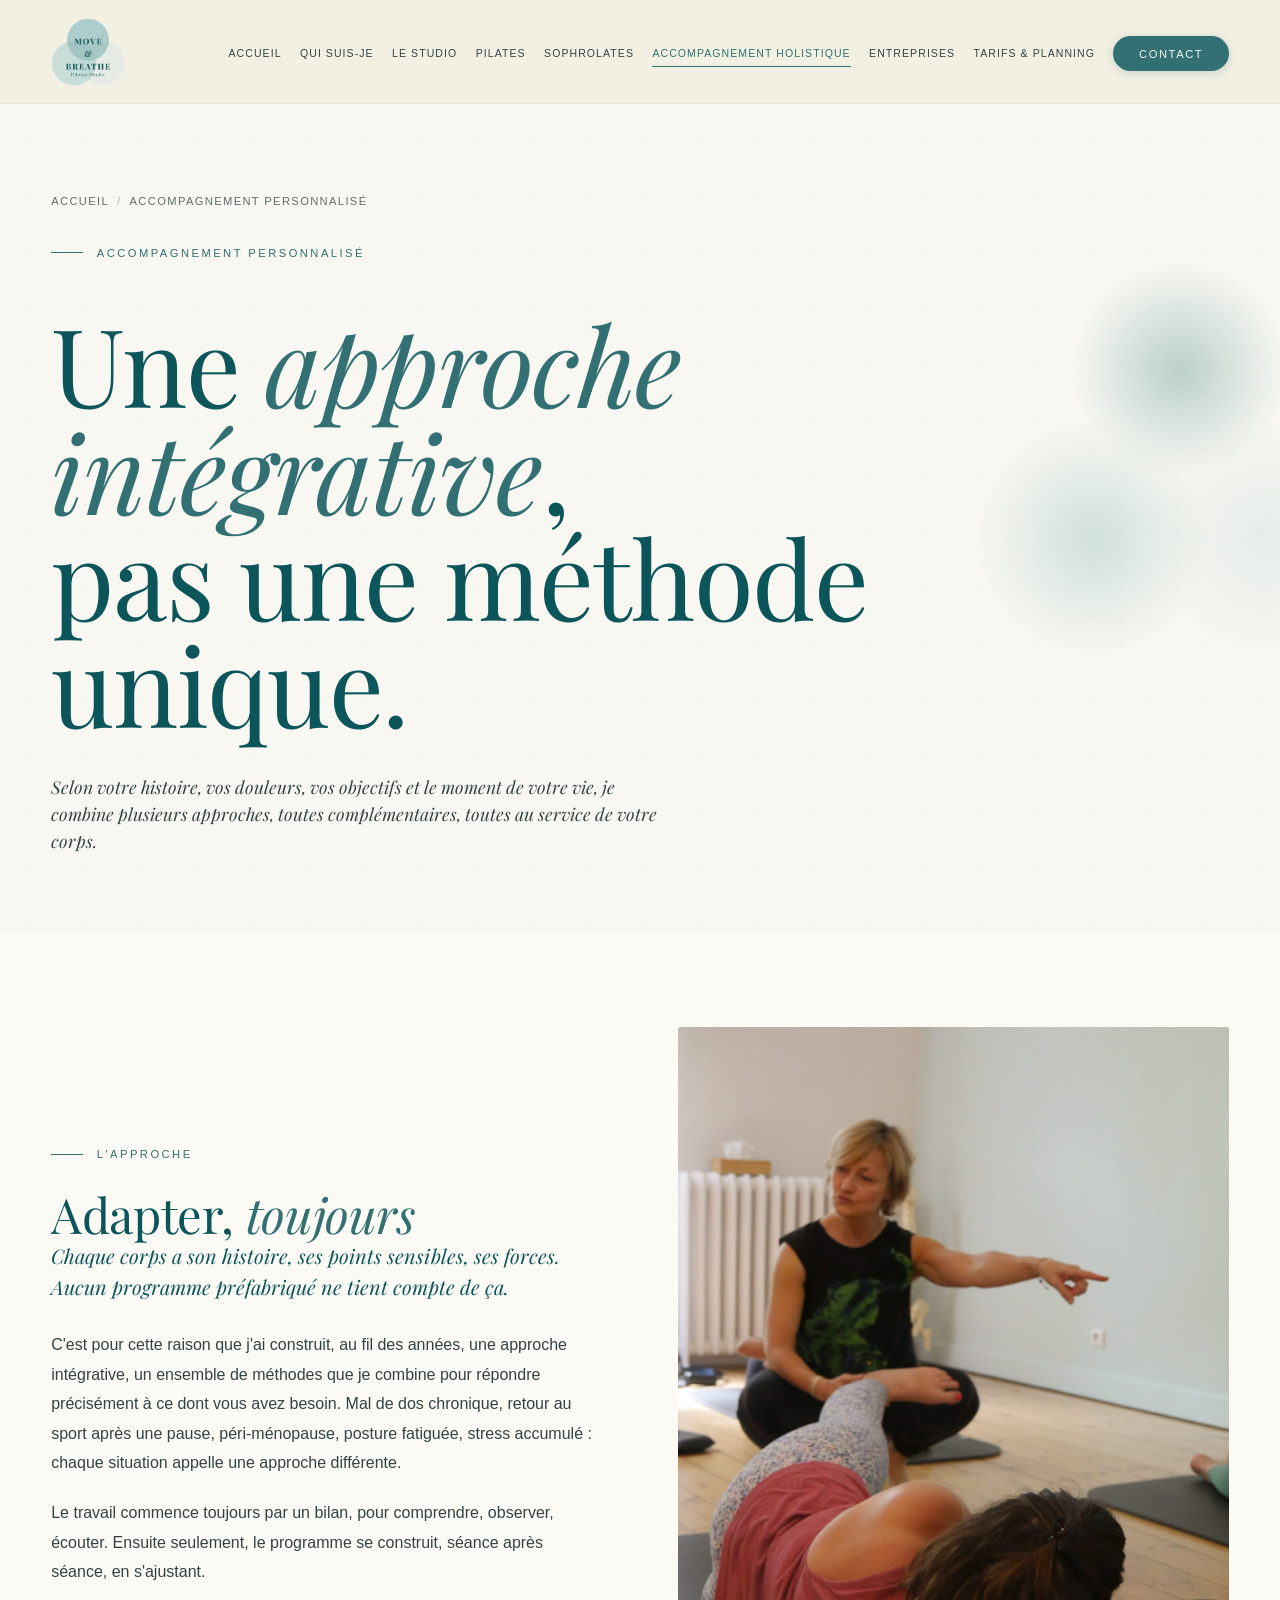
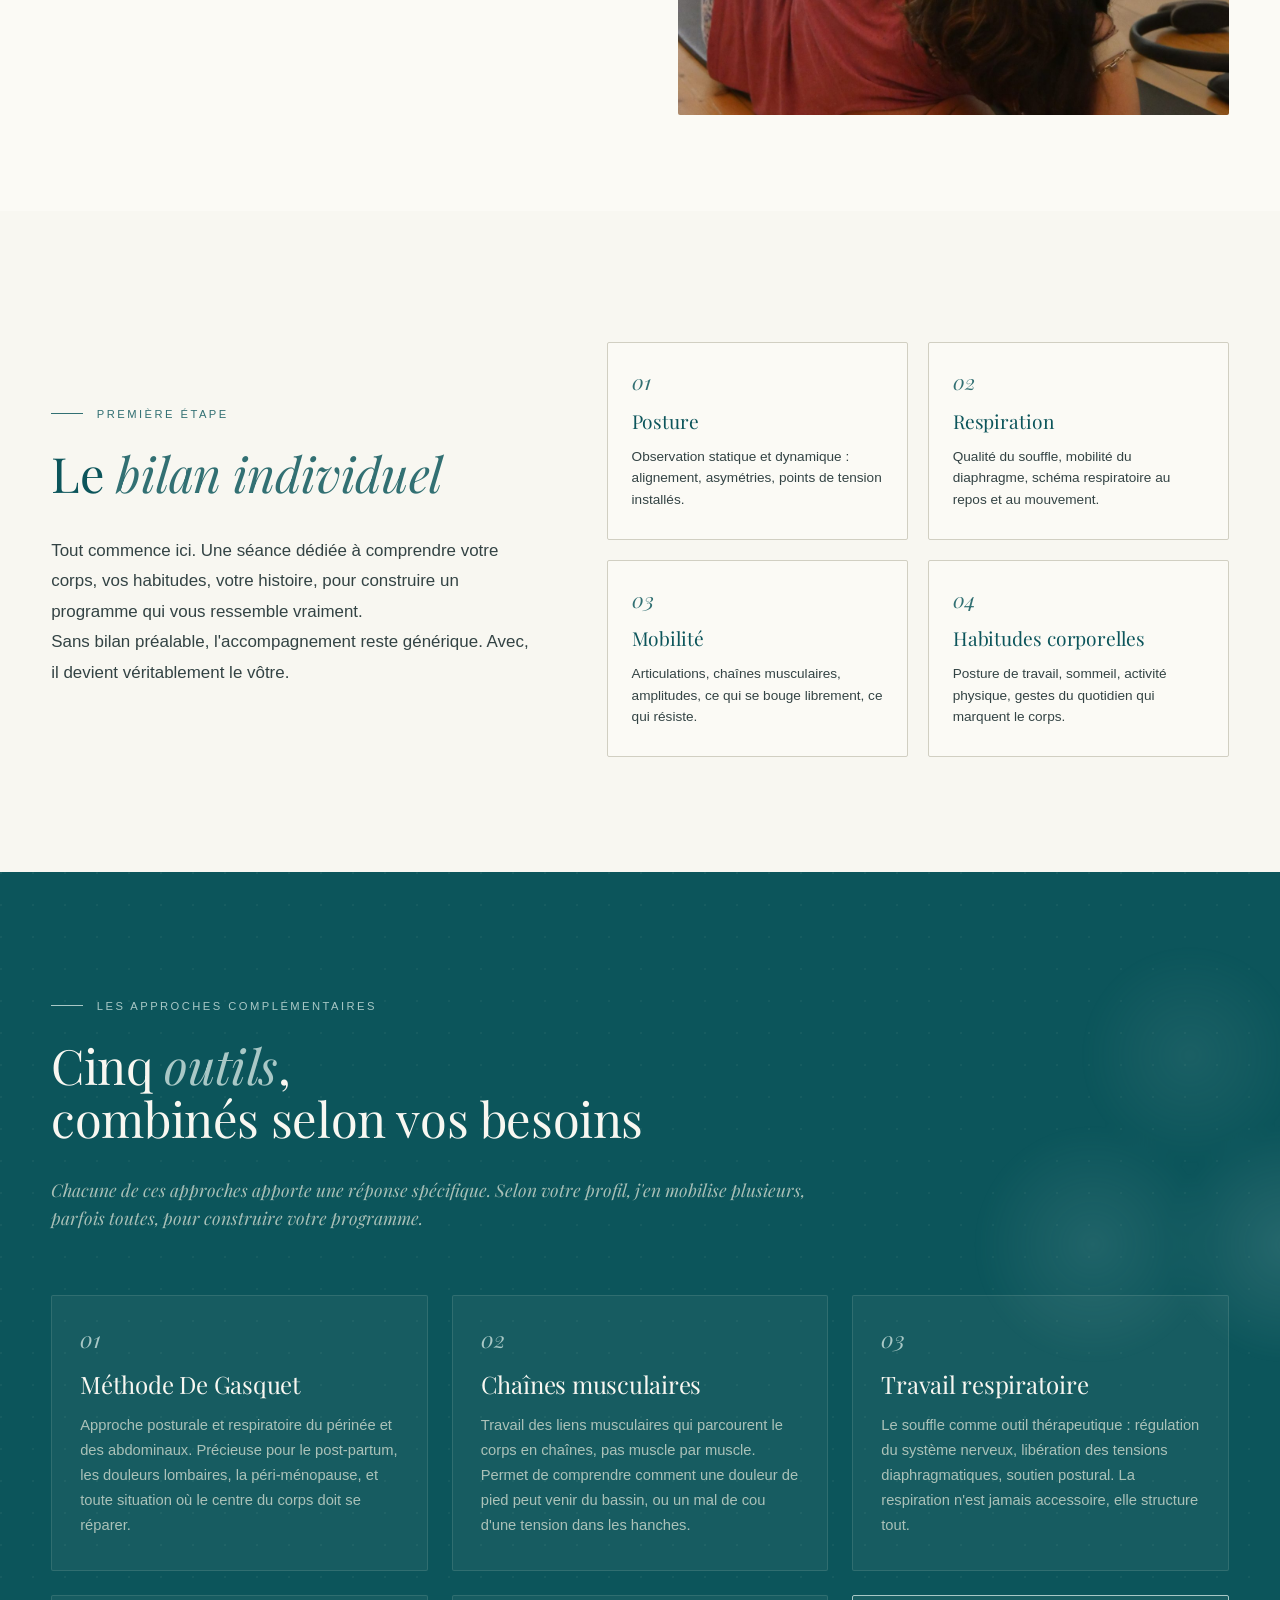
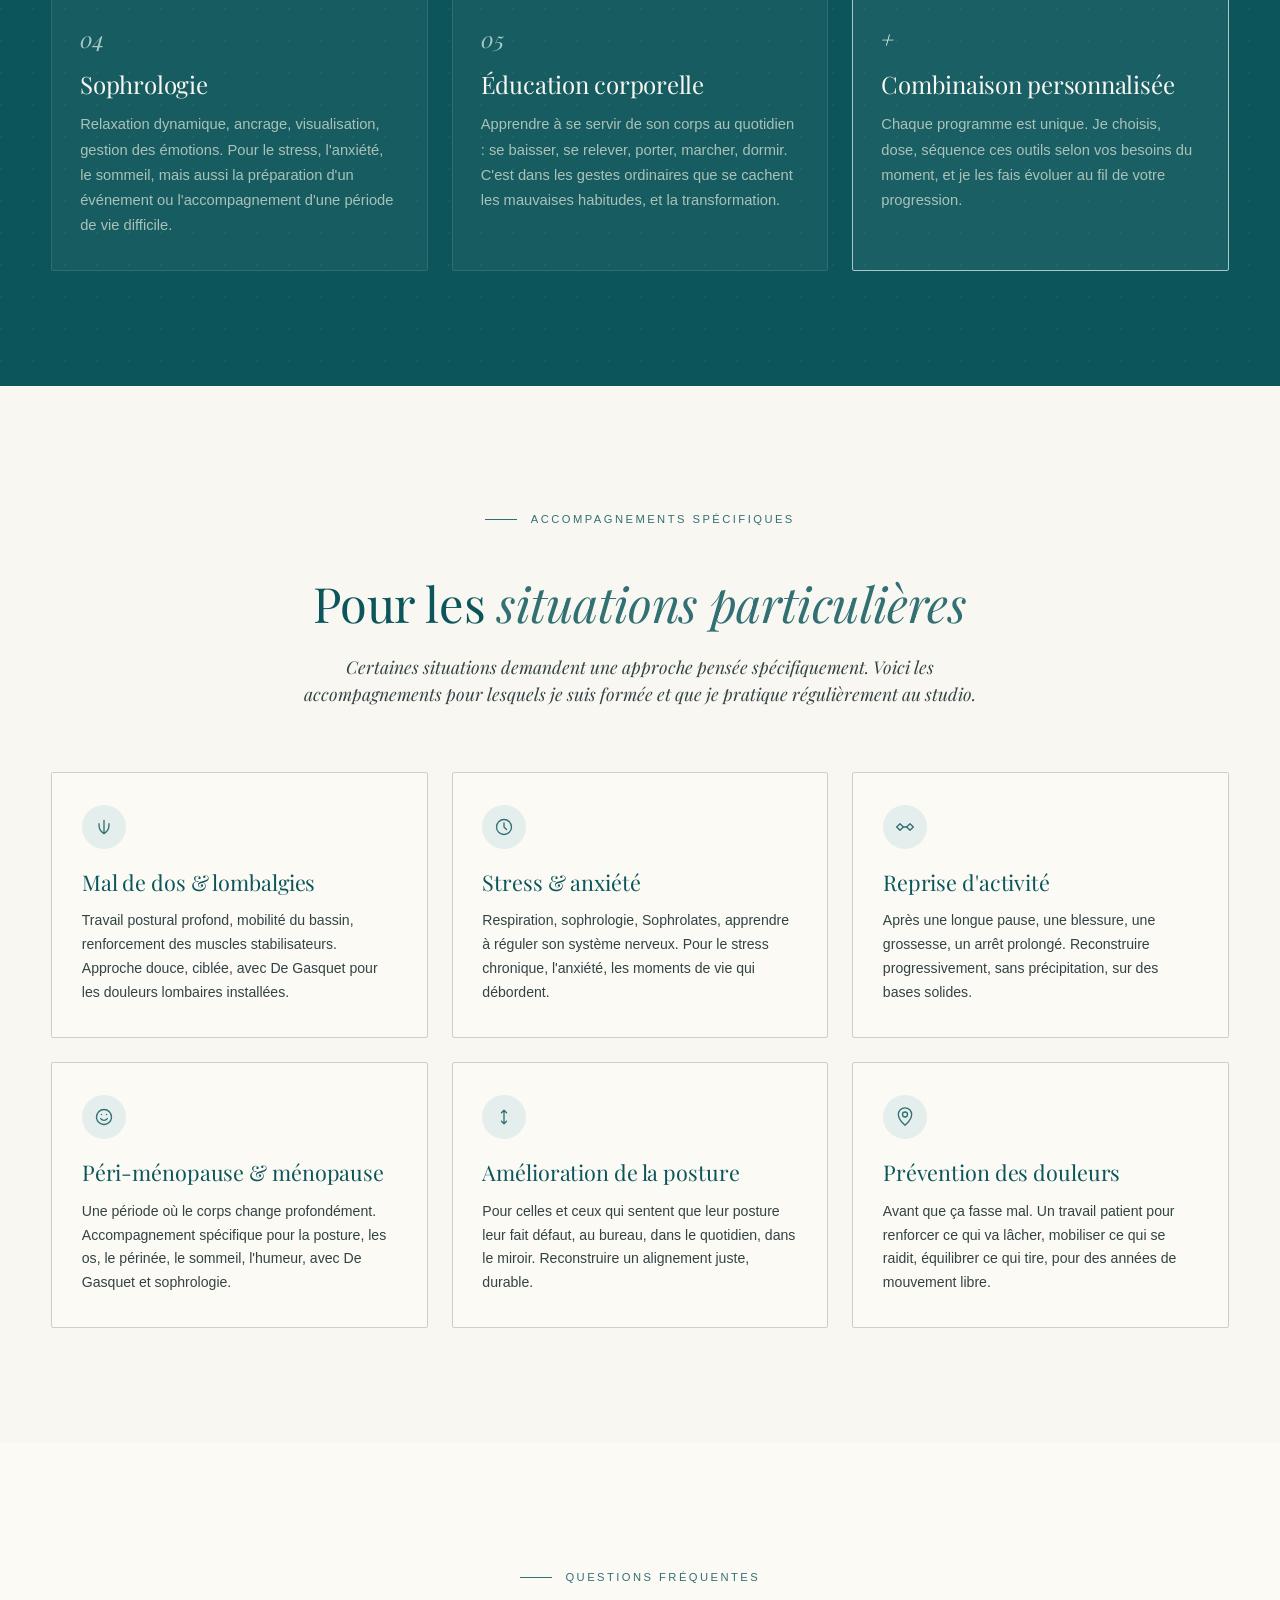
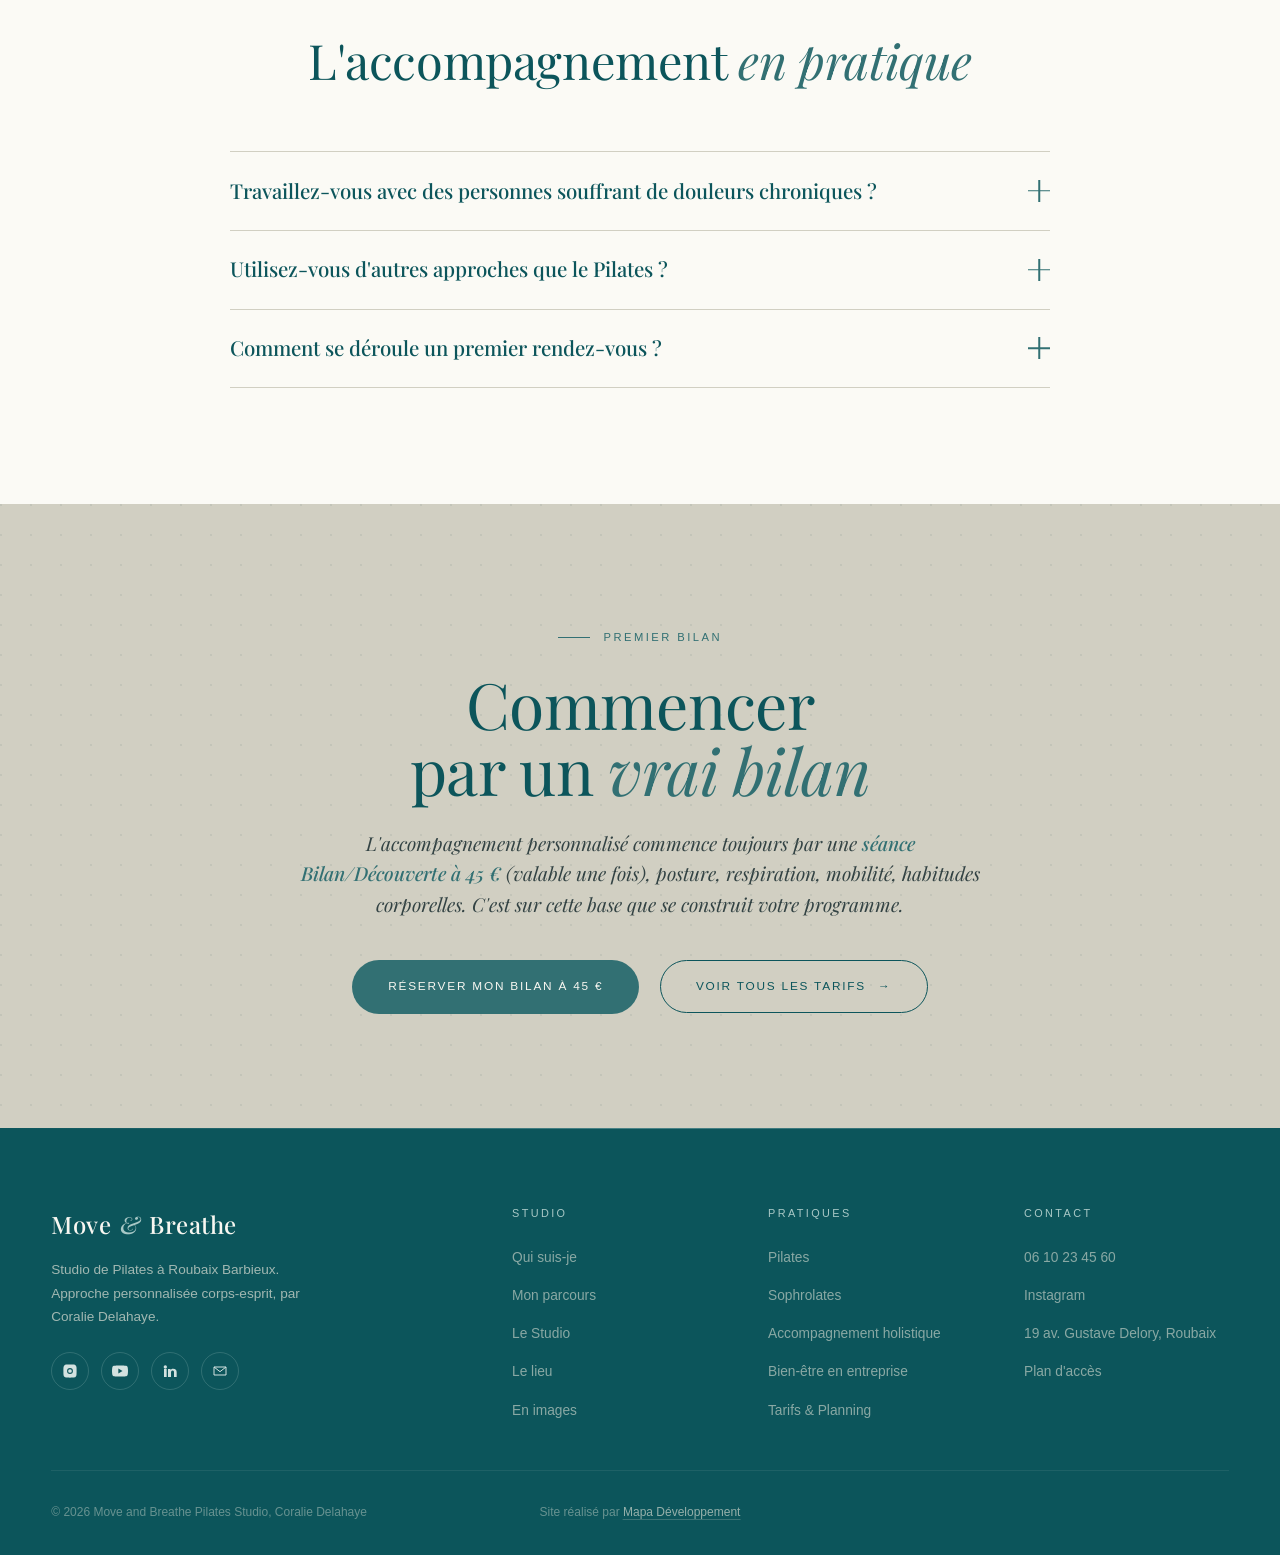
==== commit 9f6a7ecd: "Vercel" ====
--- a/accompagnement.html
+++ b/accompagnement.html
@@ -576,13 +576,13 @@
         <div class="footer-brand">Move <span>&amp;</span> Breathe</div>
         <p class="footer-tagline">Studio de Pilates à Roubaix Barbieux. Approche personnalisée corps-esprit, par Coralie Delahaye.</p>
         <div class="footer-social">
-          <a href="https://www.instagram.com/moveandbreathelille" target="_blank" rel="noopener" aria-label="Instagram">
+          <a href="https://www.instagram.com/moveandbreathelille?utm_source=qr" target="_blank" rel="noopener" aria-label="Instagram">
             <svg viewBox="0 0 24 24" fill="currentColor"><path d="M12 2.2c3.2 0 3.6 0 4.8.1 1.2.1 1.8.2 2.2.4.6.2 1 .5 1.5.9.5.5.7.9.9 1.5.2.4.4 1 .4 2.2.1 1.3.1 1.6.1 4.8s0 3.6-.1 4.8c-.1 1.2-.2 1.8-.4 2.2-.2.6-.5 1-.9 1.5-.5.5-.9.7-1.5.9-.4.2-1 .4-2.2.4-1.3.1-1.6.1-4.8.1s-3.6 0-4.8-.1c-1.2-.1-1.8-.2-2.2-.4-.6-.2-1-.5-1.5-.9-.5-.5-.7-.9-.9-1.5-.2-.4-.4-1-.4-2.2-.1-1.3-.1-1.6-.1-4.8s0-3.6.1-4.8c.1-1.2.2-1.8.4-2.2.2-.6.5-1 .9-1.5.5-.5.9-.7 1.5-.9.4-.2 1-.4 2.2-.4 1.3-.1 1.6-.1 4.8-.1zm0 5.4a4.4 4.4 0 100 8.8 4.4 4.4 0 000-8.8zm0 7.2a2.8 2.8 0 110-5.6 2.8 2.8 0 010 5.6zm5.6-7.4a1 1 0 11-2.1 0 1 1 0 012.1 0z"/></svg>
           </a>
-          <a href="#" target="_blank" rel="noopener" aria-label="Facebook">
-            <svg viewBox="0 0 24 24" fill="currentColor"><path d="M14 9h3l.4-3H14V4.6c0-.9.3-1.5 1.6-1.5H17.5V.4C17.1.3 16.1.2 15 .2 12.6.2 11 1.7 11 4.3V6H8.2v3H11v9h3V9z"/></svg>
+          <a href="https://www.youtube.com/@moveandbreathelille" target="_blank" rel="noopener" aria-label="YouTube">
+            <svg viewBox="0 0 24 24" fill="currentColor"><path d="M23.5 6.2a3 3 0 00-2.1-2.1C19.5 3.6 12 3.6 12 3.6s-7.5 0-9.4.5A3 3 0 00.5 6.2 31.3 31.3 0 000 12a31.3 31.3 0 00.5 5.8 3 3 0 002.1 2.1c1.9.5 9.4.5 9.4.5s7.5 0 9.4-.5a3 3 0 002.1-2.1A31.3 31.3 0 0024 12a31.3 31.3 0 00-.5-5.8zM9.5 15.6V8.4l6.3 3.6-6.3 3.6z"/></svg>
           </a>
-          <a href="#" target="_blank" rel="noopener" aria-label="LinkedIn">
+          <a href="https://www.linkedin.com/in/coralie-delahaye-3b2317172/" target="_blank" rel="noopener" aria-label="LinkedIn">
             <svg viewBox="0 0 24 24" fill="currentColor"><path d="M4.98 3.5a2.5 2.5 0 11-.02 5 2.5 2.5 0 01.02-5zM3 9h4v12H3V9zm6 0h3.8v1.7h.05c.53-1 1.83-2.05 3.77-2.05C20.6 8.65 22 10.5 22 14v7h-4v-6.2c0-1.5-.03-3.4-2.07-3.4-2.08 0-2.4 1.6-2.4 3.3V21H9V9z"/></svg>
           </a>
           <a href="mailto:moveandbreathelille@gmail.com" aria-label="Email">
@@ -614,7 +614,7 @@
         <div class="footer-col-title">Contact</div>
         <ul class="footer-links">
           <li><a href="tel:0610234560">06 10 23 45 60</a></li>
-          <li><a href="https://www.instagram.com/moveandbreathelille" target="_blank" rel="noopener">Instagram</a></li>
+          <li><a href="https://www.instagram.com/moveandbreathelille?utm_source=qr" target="_blank" rel="noopener">Instagram</a></li>
           <li><a href="contact.html">19 av. Gustave Delory, Roubaix</a></li>
           <li><a href="contact.html#access">Plan d'accès</a></li>
         </ul>
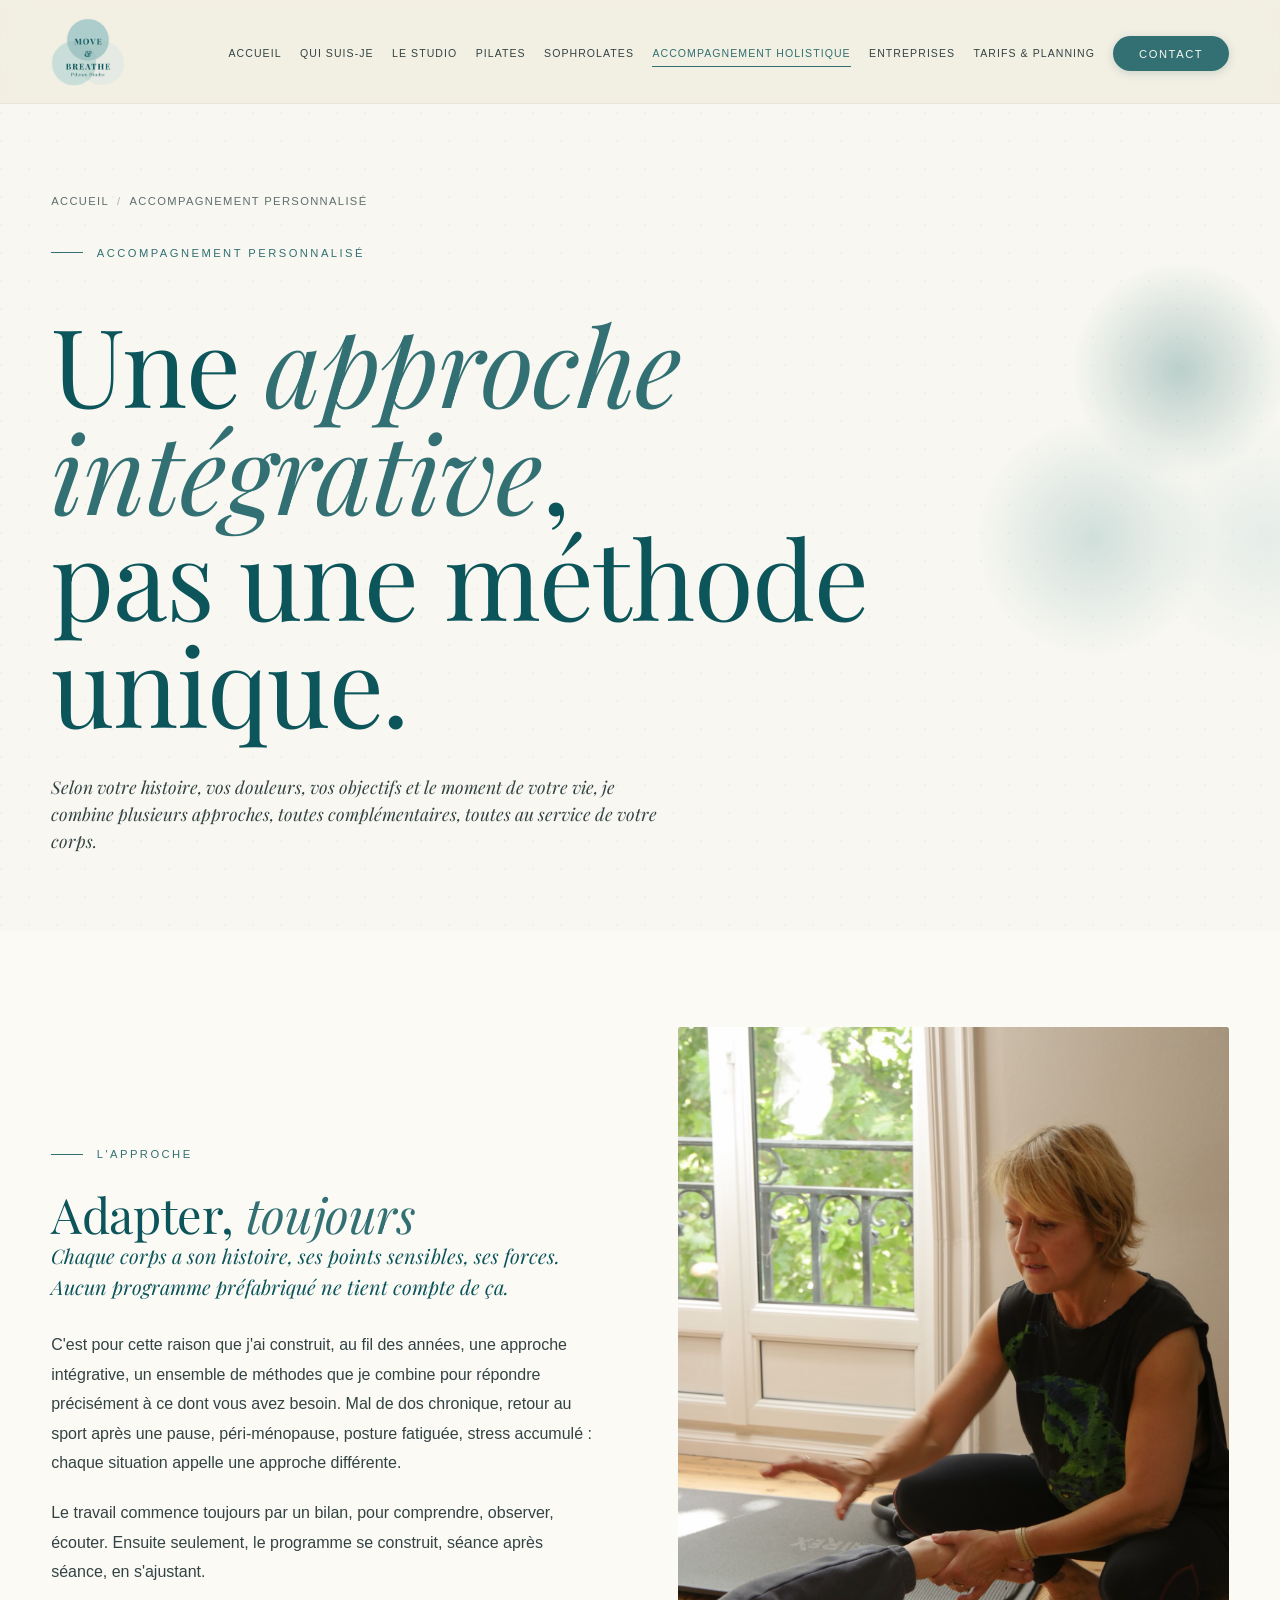
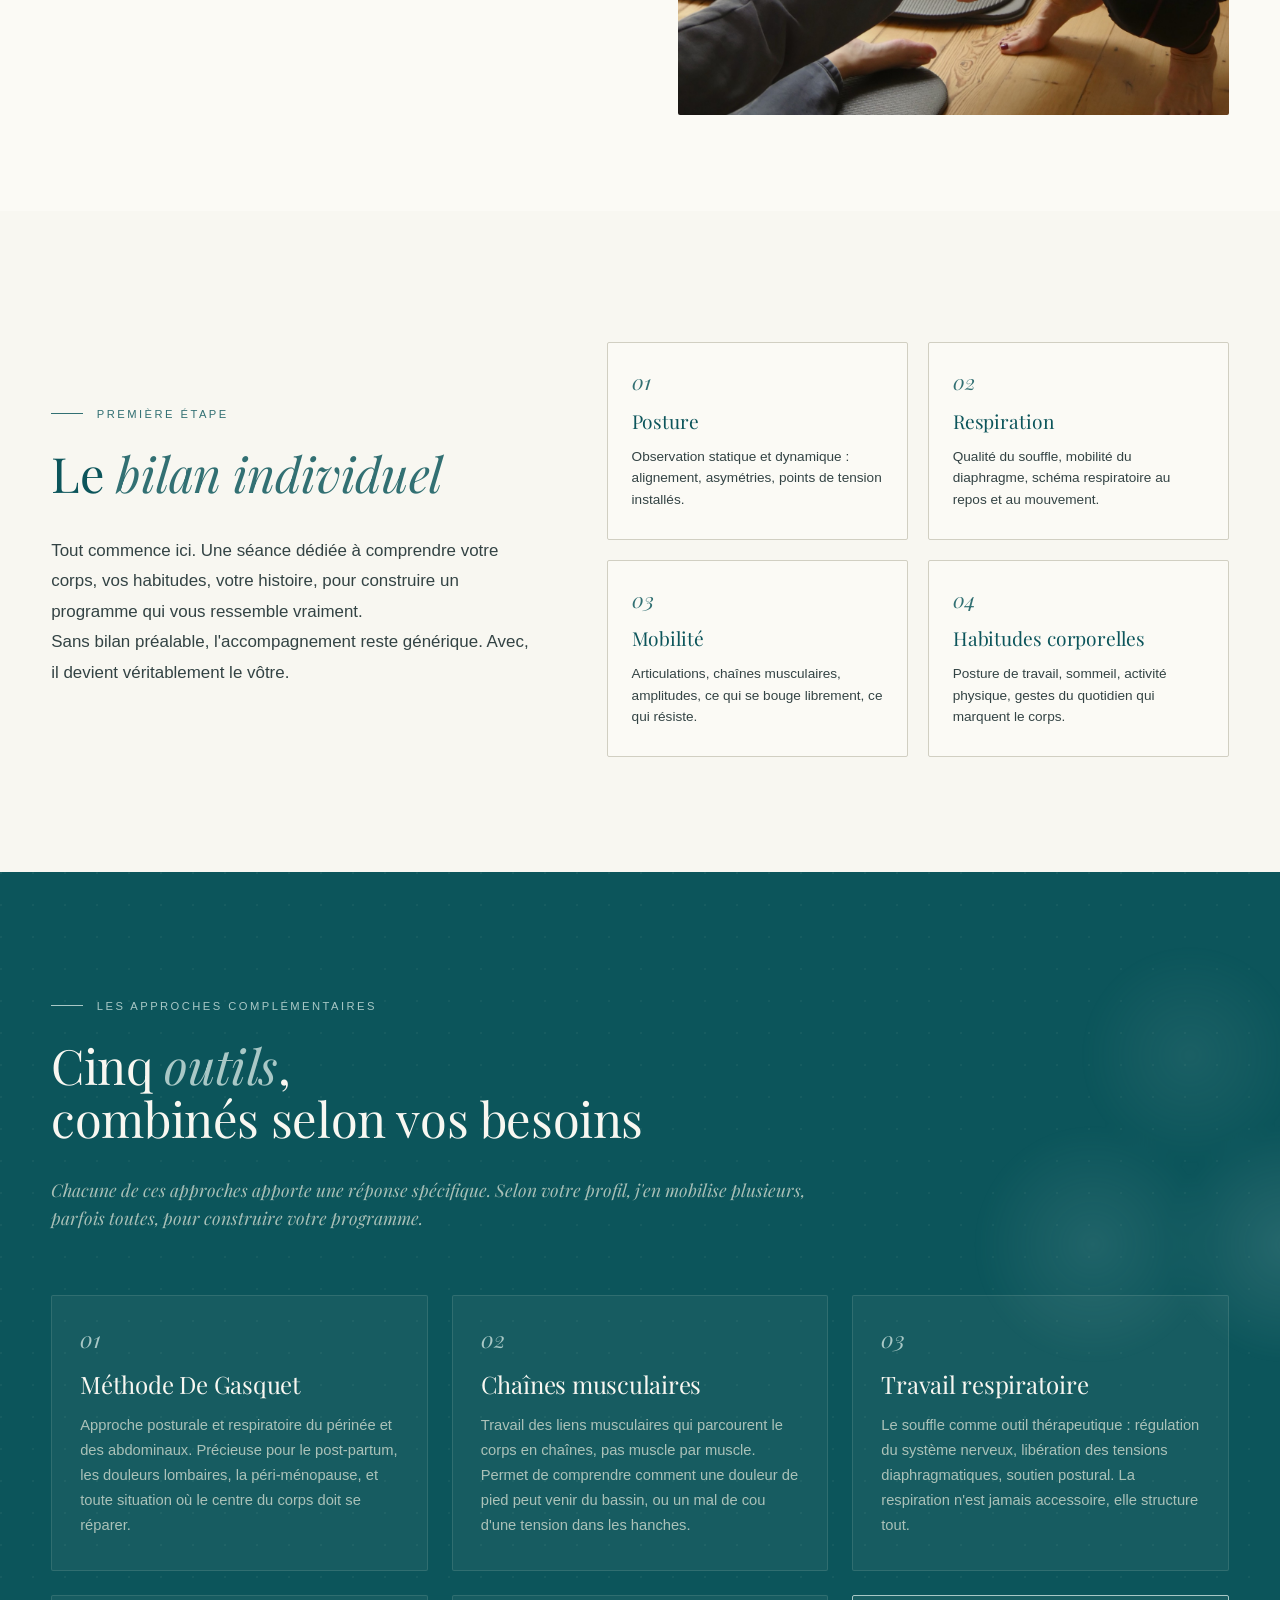
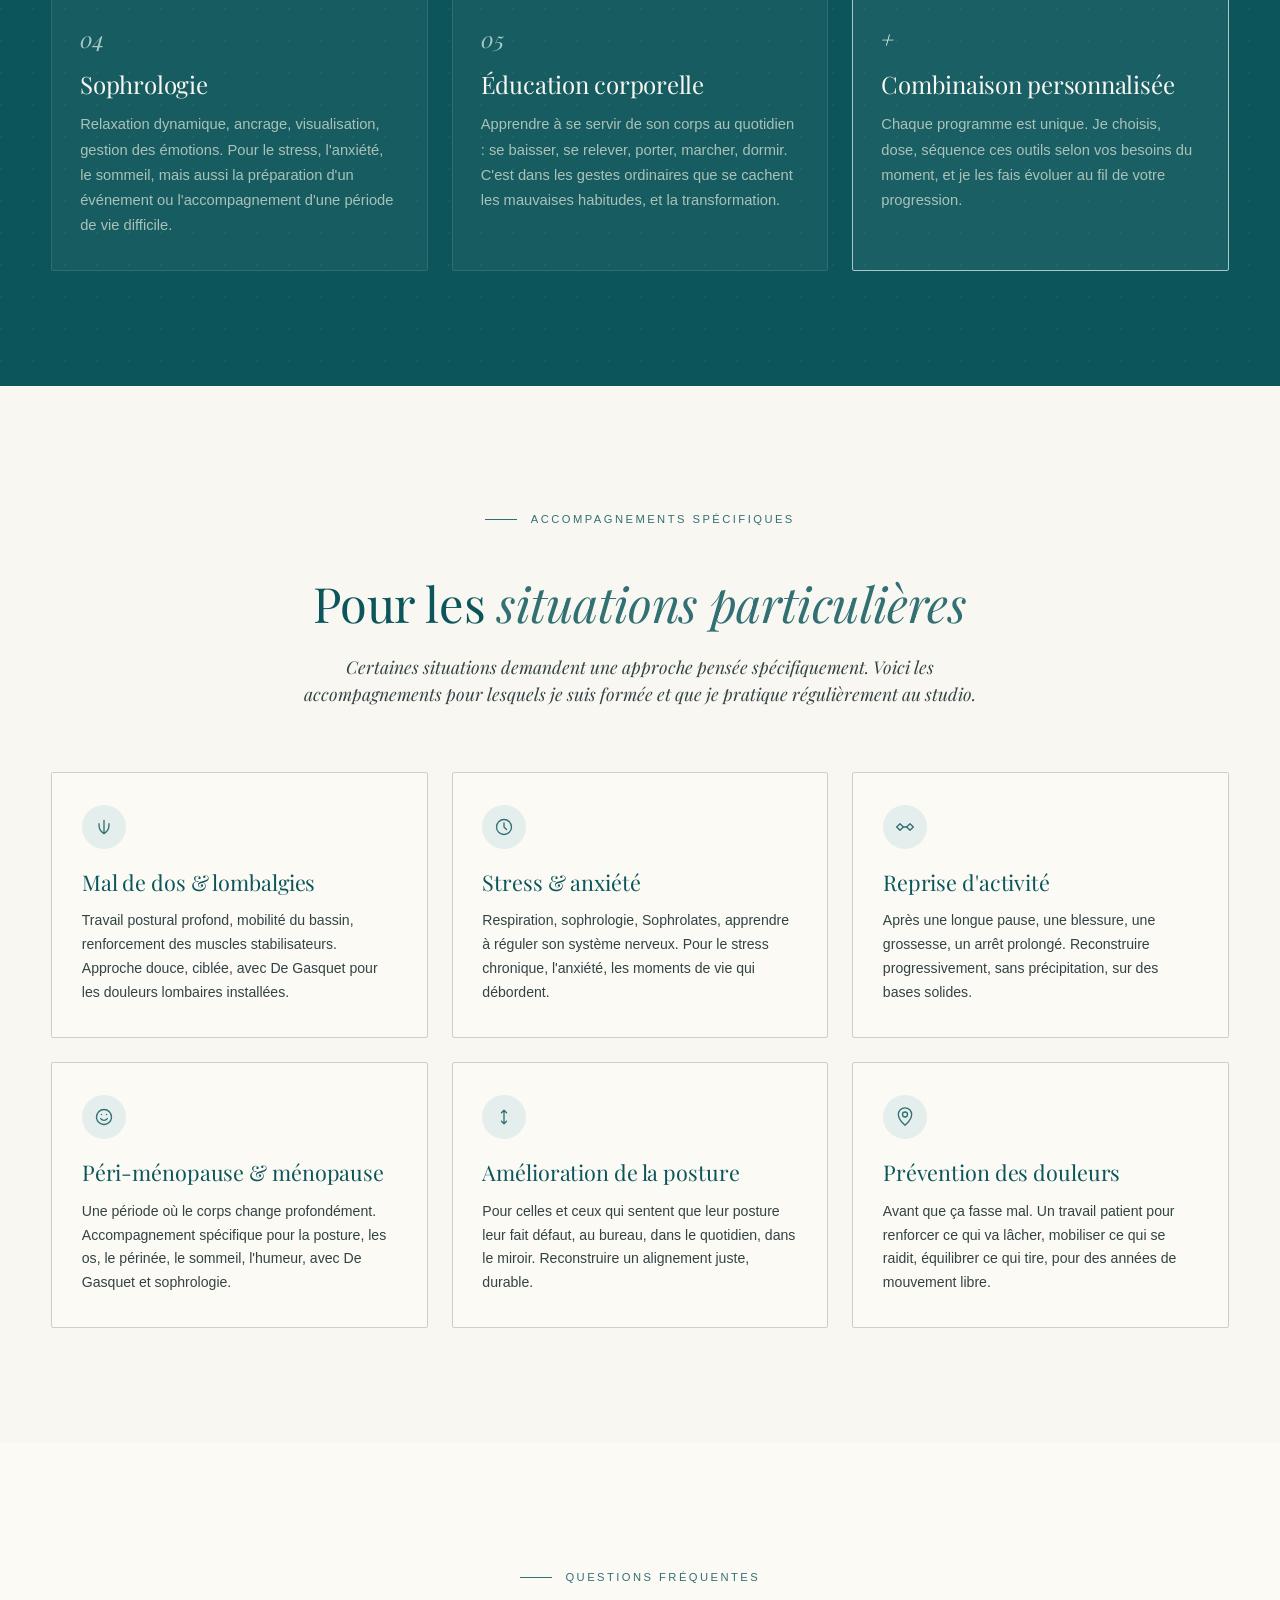
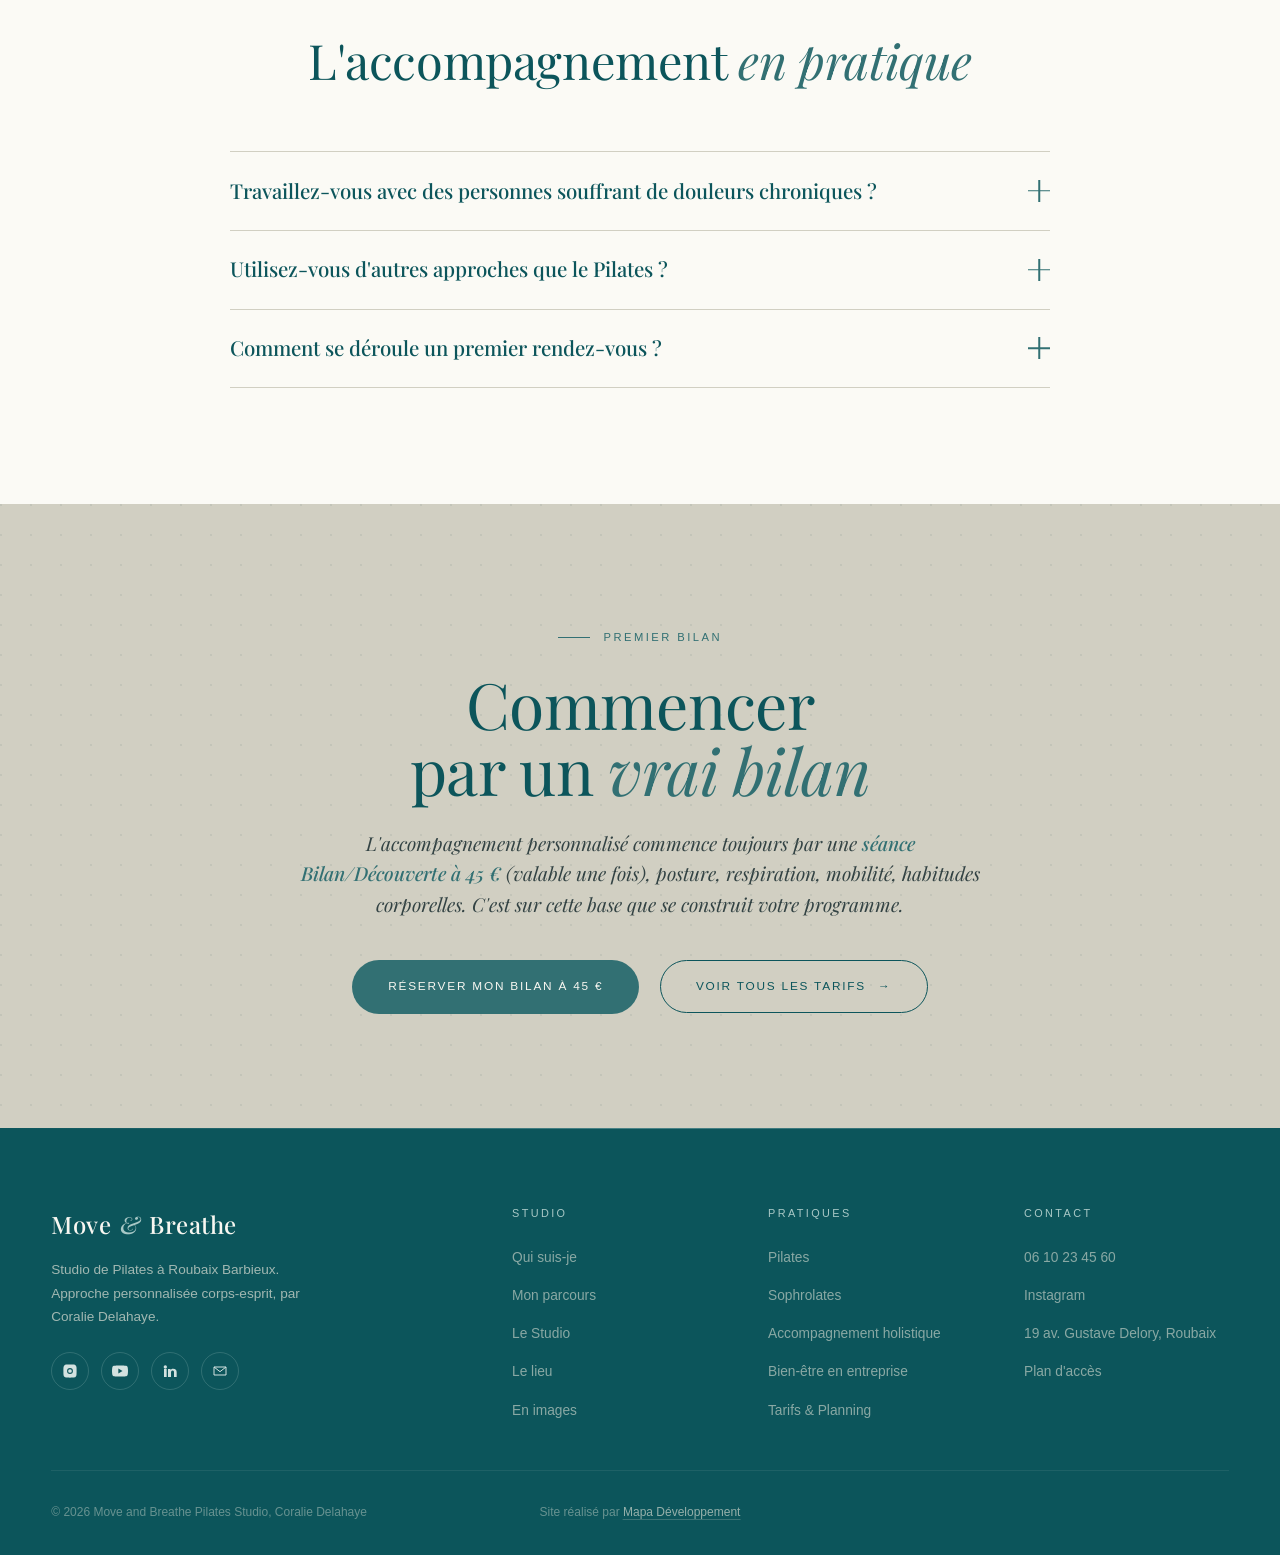
==== commit 69338a31: "Vercel" ====
--- a/accompagnement.html
+++ b/accompagnement.html
@@ -348,7 +348,7 @@
       </div>
       <div class="intro-image reveal reveal-delay-2">
         <div class="img-panel">
-          <img src="assets/img/accompagnement-bilan.jpg" alt="Séance d'accompagnement personnalisé et de bilan postural au studio Move and Breathe" loading="lazy">
+          <img src="assets/img/accompagnement-approche.jpg" alt="Coralie Delahaye ajustant la posture d'une personne lors d'une séance d'accompagnement personnalisé au studio Move and Breathe" loading="lazy">
         </div>
       </div>
     </div>
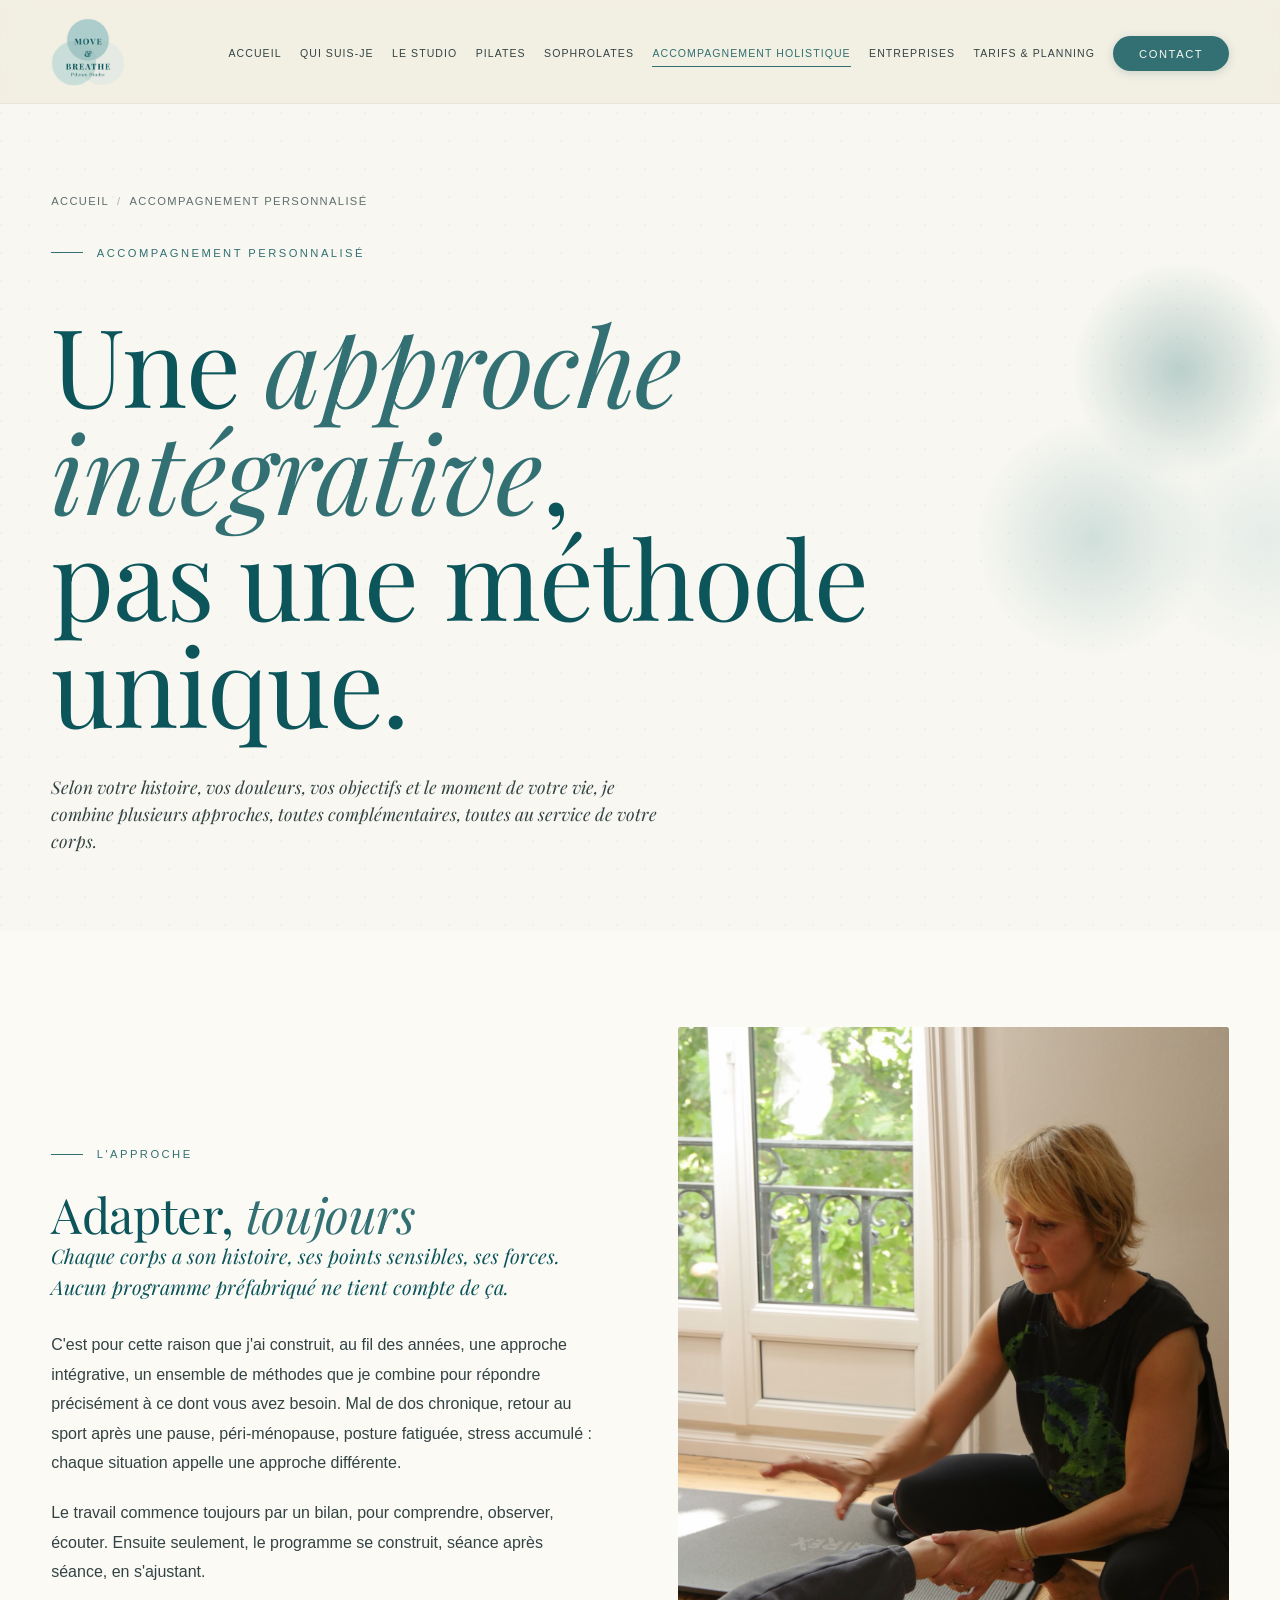
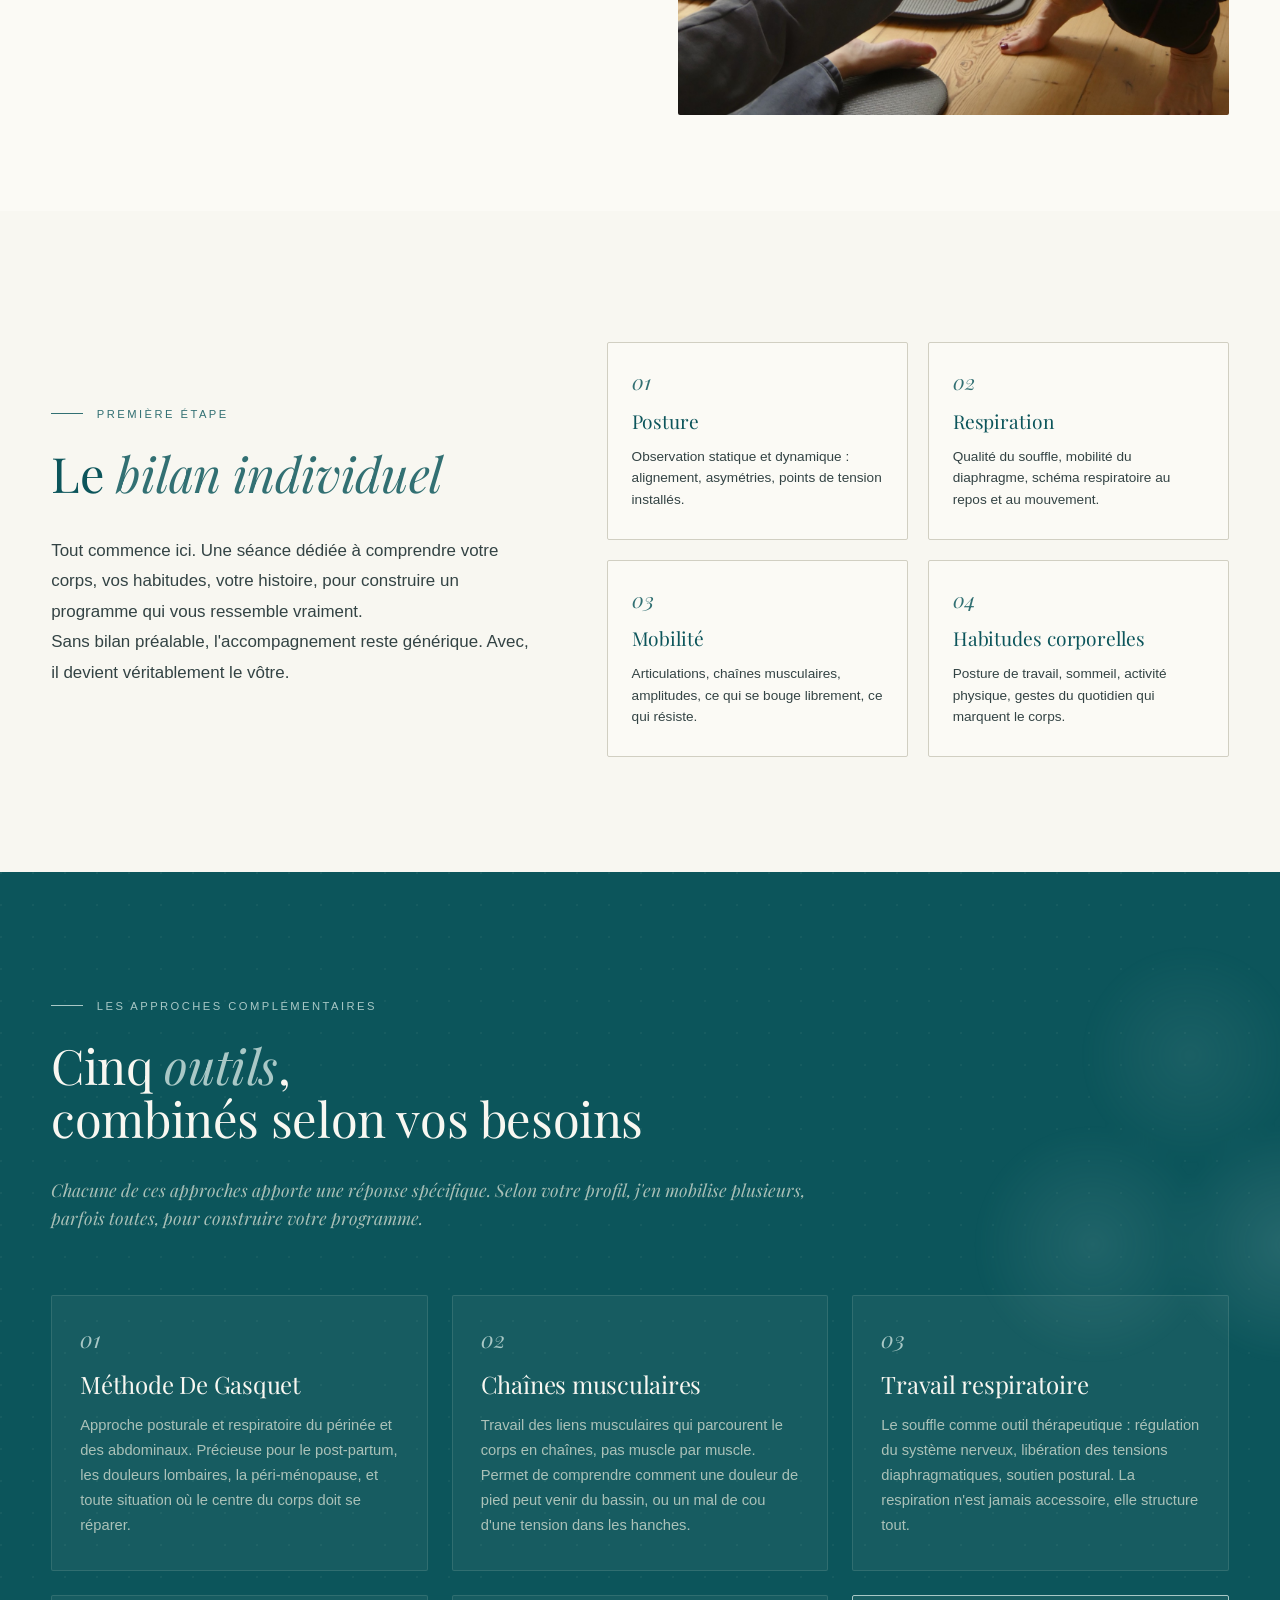
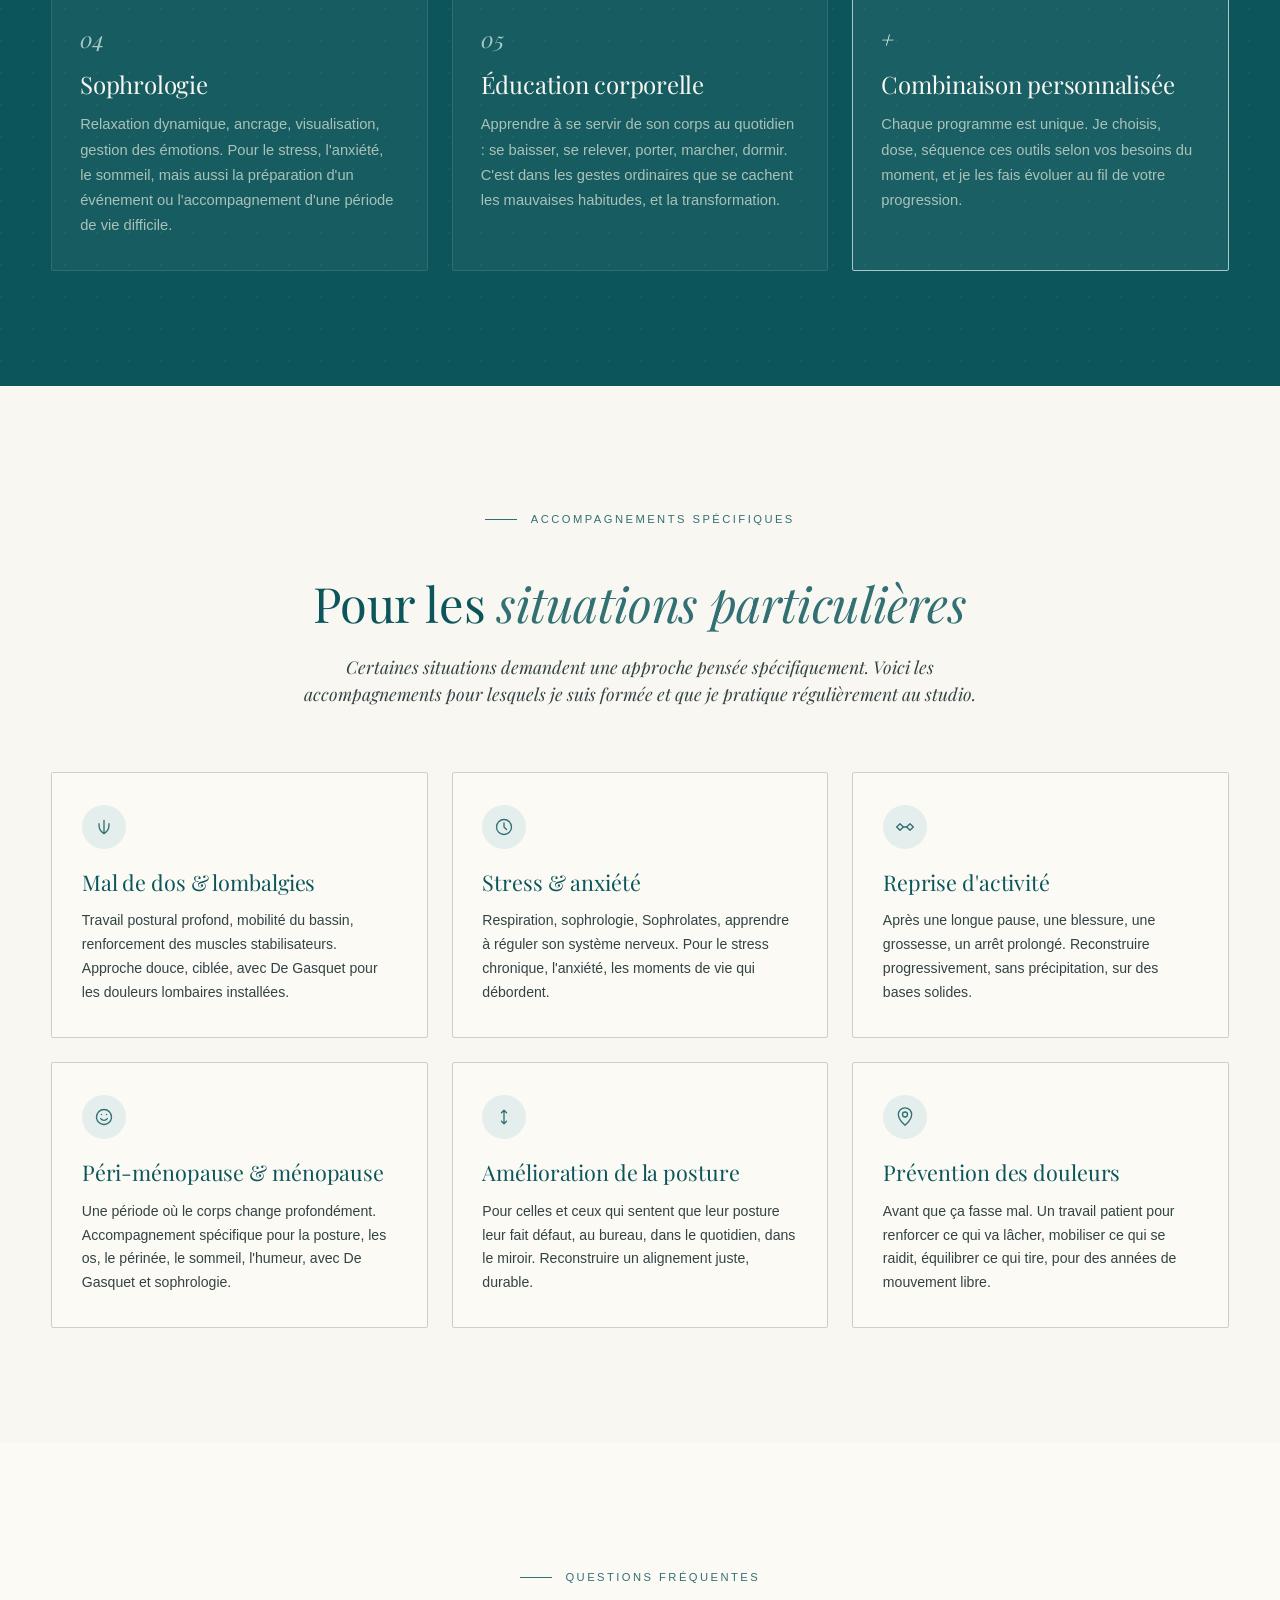
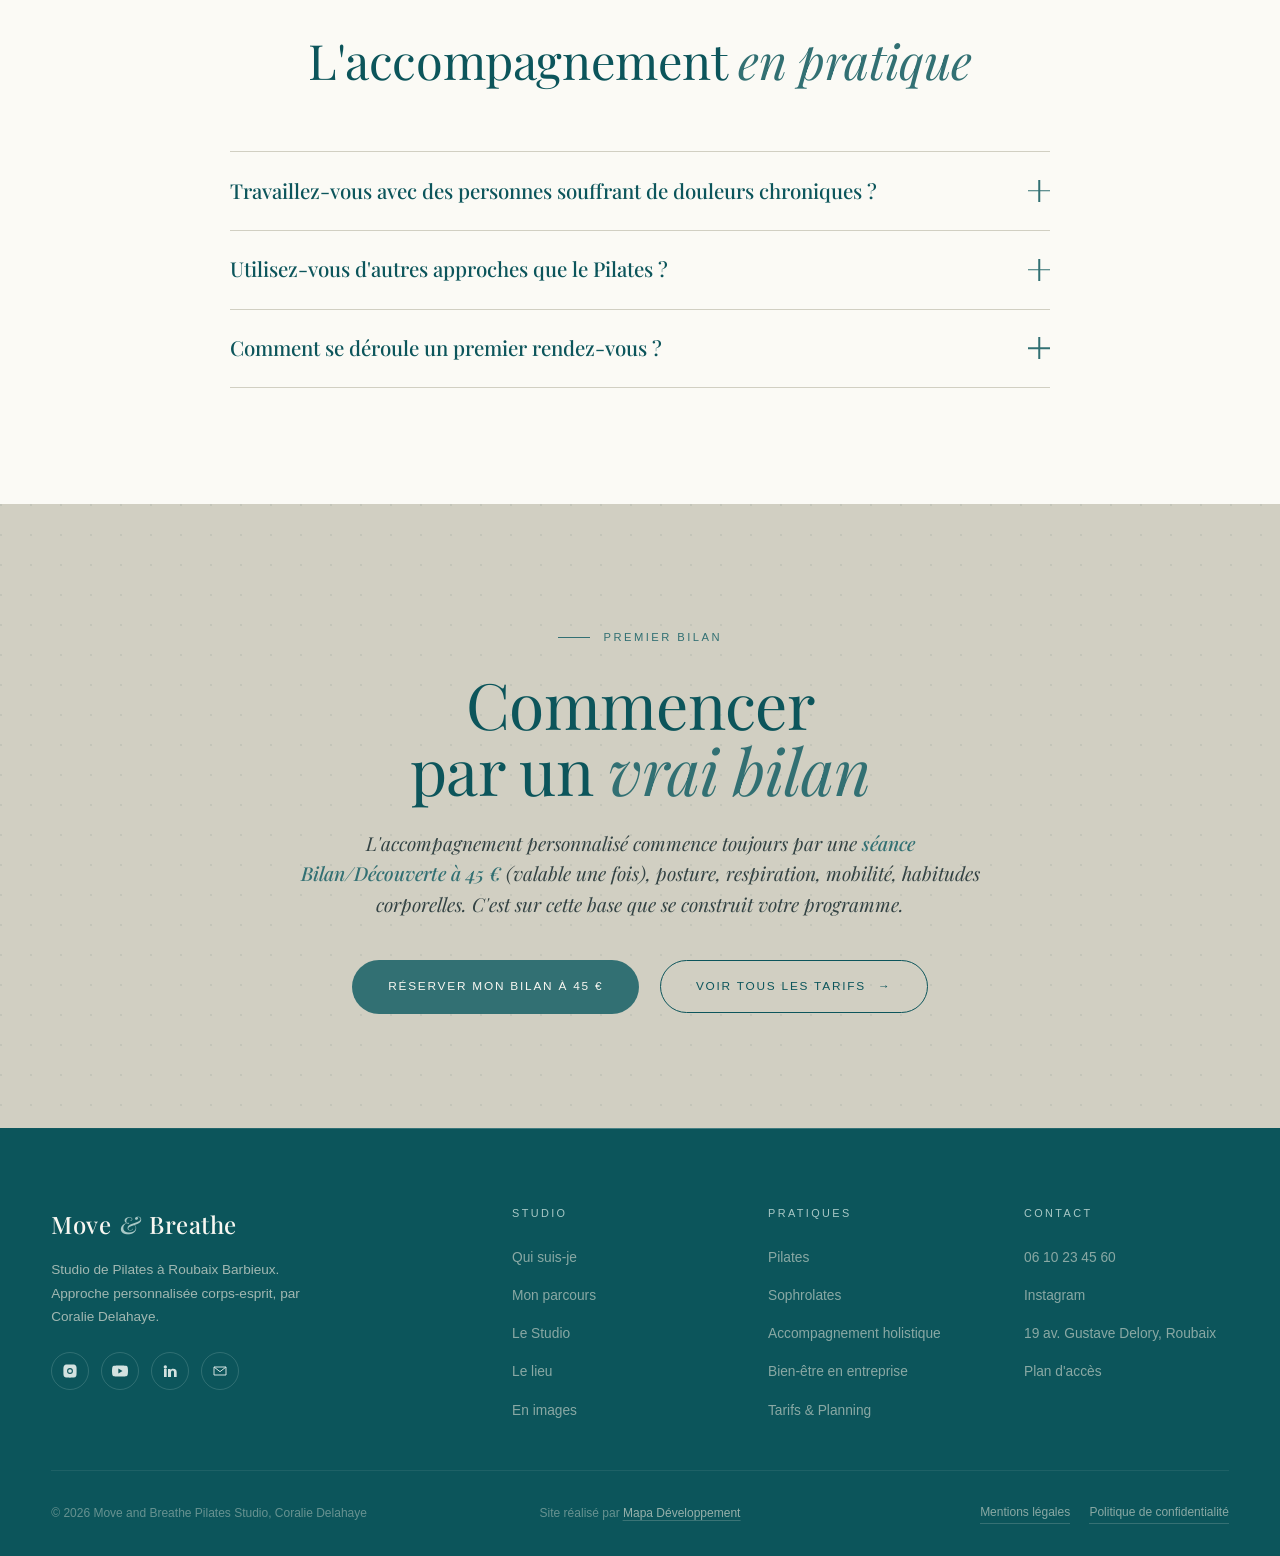
==== commit 3329b944: "vercel" ====
--- a/accompagnement.html
+++ b/accompagnement.html
@@ -3,6 +3,8 @@
 <head>
 <meta charset="UTF-8">
 <meta name="viewport" content="width=device-width, initial-scale=1.0">
+<link rel="icon" type="image/png" href="assets/img/favicon.png">
+<link rel="apple-touch-icon" href="assets/img/apple-touch-icon.png">
 <title>Accompagnement personnalisé, Boîte à outils · Move and Breathe Pilates Studio</title>
 <meta name="description" content="Accompagnement personnalisé au studio Move and Breathe à Roubaix Barbieux : bilan individuel, méthode De Gasquet, chaînes musculaires, sophrologie, éducation corporelle. Mal de dos, stress, péri-ménopause, posture, reprise d'activité.">
 <meta name="keywords" content="accompagnement personnalisé pilates, méthode De Gasquet Lille, chaînes musculaires, sophrologie Roubaix, mal de dos, péri-ménopause">
@@ -622,6 +624,10 @@
     </div>
     <div class="footer-bottom">
       <span>© <span data-year>2026</span> Move and Breathe Pilates Studio, Coralie Delahaye</span>
+      <span class="footer-legal-links">
+        <a href="mentions-legales.html">Mentions légales</a>
+        <a href="politique-confidentialite.html">Politique de confidentialité</a>
+      </span>
       <span class="footer-credit">Site réalisé par <a href="https://mapa-developpement.fr" target="_blank" rel="noopener">Mapa Développement</a></span>
     </div>
   </div>
--- a/styles.css
+++ b/styles.css
@@ -727,6 +727,14 @@
   transition: color 0.3s var(--ease), border-color 0.3s var(--ease);
 }
 .footer-credit a:hover { color: var(--sage); border-color: var(--sage); }
+.footer-legal-links { margin-left: auto; display: flex; gap: 1.2rem; flex-wrap: wrap; }
+.footer-legal-links a {
+  color: rgba(241, 237, 224, 0.55);
+  text-decoration: none;
+  border-bottom: 1px solid rgba(241, 237, 224, 0.18);
+  transition: color 0.3s var(--ease), border-color 0.3s var(--ease);
+}
+.footer-legal-links a:hover { color: var(--sage); border-color: var(--sage); }
 
 footer .logo-mark-title { color: var(--cream); }
 footer .logo-mark-title em { color: var(--sage); }
@@ -1170,6 +1178,7 @@
   .footer-grid > div:first-child { grid-column: 1 / -1; }
   .footer-bottom { flex-direction: column; text-align: center; justify-content: center; }
   .footer-credit { position: static; transform: none; left: auto; padding-top: 0.75rem; }
+  .footer-legal-links { margin-left: 0; justify-content: center; }
   .form-row-2 { grid-template-columns: 1fr; }
 }
 
